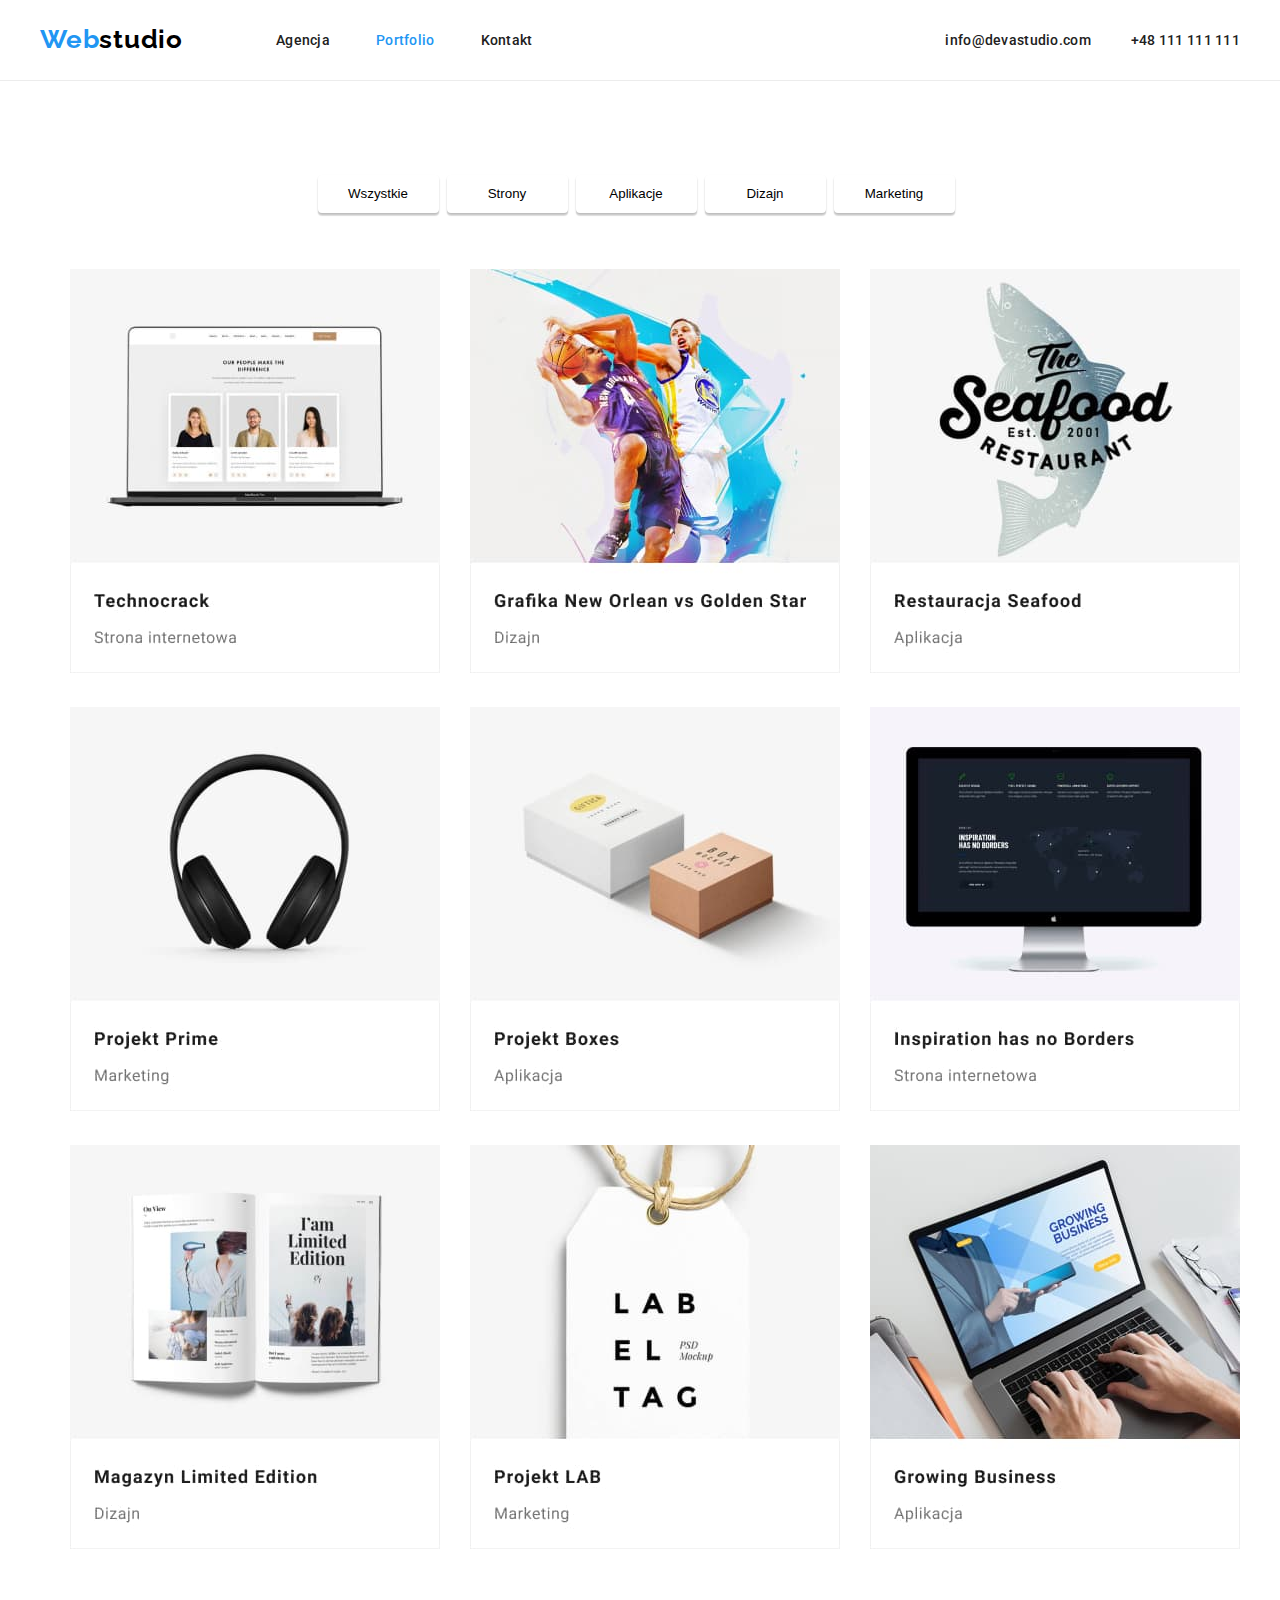
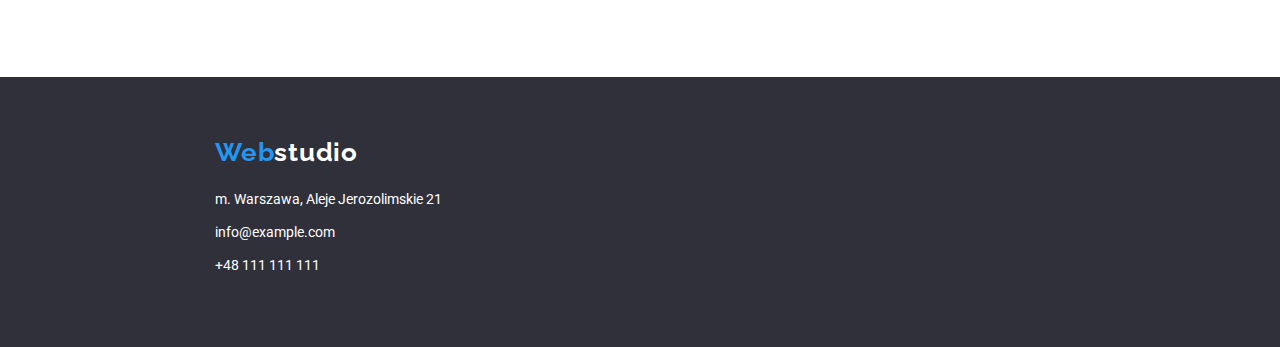
==== portfolio.html @ 277ee7ad "Add files via upload" ====
<!DOCTYPE html>
<html lang="en">
  <head>
    <meta charset="UTF-8" />
    <meta http-equiv="X-UA-Compatible" content="IE=edge" />
    <meta name="viewport" content="width=device-width, initial-scale=1.0" />
    <title>Portfolio</title>
    <link rel="preconnect" href="https://fonts.googleapis.com" />
    <link rel="preconnect" href="https://fonts.gstatic.com" crossorigin />
    <link
      href="https://fonts.googleapis.com/css2?family=Raleway:wght@700&family=Roboto:wght@400;500;700;900&display=swap"
      rel="stylesheet"/>
    <link
      rel="stylesheet"
      href="https://fonts.googleapis.com/css2?family=Montserrat:wght@400;700&family=Raleway:wght@700&family=Roboto:wght@400;500;700;900&display=swap" 
    />
    <link href="./css/styles.css" rel="stylesheet" />
  </head>

  <body>
    <header class="header-container border">
      <div class="header-content">
      <nav>
        <ul class="list header-content-list">
          <li>
            <a class="menu-item-one" href="./index.html">Web<span class="menu-color">studio</span></a>
          </li>
          <li>
            <a class="menu-item-twenty-two" href="./index.html">Agencja</a>
          </li>
          <li>
            <a class="menu-item-thirty-three" href="./portofolio.html">Portfolio</a>
          </li>
          <li><a class="menu-item-four" href="/Kontakt">Kontakt</a></li>
        </ul>
      </nav>
      <ul class="list header-content-list">
        <li>
          <a class="menu-item-five" href="mailto:info@devstudio.com">info@devastudio.com</a>
        </li>
        <li>
          <a class="menu-item-six" href="tel:+48111111111">+48 111 111 111</a>
        </li>
      </ul>
      </div>
    </header>
    <main class="container">  
      <ul class="buttons">
        <li><button type="button" class="btn-hover second-nav-bar">Wszystkie</button></li>
        <li><button type="button" class="btn-hover second-nav-bar">Strony</button></li>
        <li><button type="button" class="btn-hover second-nav-bar">Aplikacje</button></li>
        <li><button type="button" class="btn-hover second-nav-bar">Dizajn</button></li>
        <li><button type="button" class="btn-hover second-nav-bar">Marketing</button></li>
      </ul>
        <ul class="picture-portfolio">
        <li>
          <img
            src="./images/portfolio_img/technocrack.jpg"
            alt="laptop"
            width="370"
            height="404"
          />
        </li>
        <li>
          <img
            src="./images/portfolio_img/graphic_new_orlean.jpg"
            alt="nba"
            width="370"
            height="404"
          />
        </li>
        <li>
          <img
            src="./images/portfolio_img/restaurant_seafood.jpg"
            alt="restaurant's logo"
            width="370"
            height="404"
          />
        </li>
        <li>
          <img
            src="./images/portfolio_img/project_prime.jpg"
            alt="headphones"
            width="370"
            height="404"
          />
        </li>
        <li>
          <img
            src="./images/portfolio_img/project_boxes.jpg"
            alt="boxes"
            width="370"
            height="404"
          />
        </li>
        <li>
          <img
            src="./images/portfolio_img/inspirations_has_no_borders.jpg"
            alt="monitor"
            width="370"
            height="404"
          />
        </li>
        <li>
          <img
            src="./images/portfolio_img/magazine_limited_edition.jpg"
            alt="magazine"
            width="370"
            height="404"
          />
        </li>
        <li>
          <img
            src="./images/portfolio_img/project_lab.jpg"
            alt="label"
            width="370"
            height="404"
          />
        </li>
        <li>
          <img
            src="./images/portfolio_img/growing_business.jpg"
            alt="hands on a laptop"
            width="370"
            height="404"
          />
        </li>
      </ul>
  
    </main>

    <footer class="container-footer">
      <address>
          <a class="foot-name" href="./index.html"
            >Web<span class="foot-menu-color">studio</span></a
          >
          <ul class="footer-list">
        <li class="foot-data">m. Warszawa, Aleje Jerozolimskie 21</li>
        <li class="foot-data">info@example.com</li>
        <li class="foot-data">+48 111 111 111</li>
      </ul>
      </address>
    </footer>
  </body>
</html>
---- css/styles.css ----
:root {
  --brand-color: #212121;
  --item-color: #2196f3;
  --link-color: #757575;
  --second-background: #f5f4fa;
  --third-background: #2f303a;
}

* {
  box-sizing: border-box;
  margin: 0;
  padding: 0;
}

body {
  font-family: 'Roboto', sans-serif;
  color: var(--brand-color);
}

.menu-item-one {
  font-family: 'Raleway';
  font-weight: 700;
  font-size: 26px;
  line-height: 1.19;
  letter-spacing: 0.03em;
  color: var(--item-color);
}

.menu-item-two {
  font-weight: 500;
  font-size: 14px;
  line-height: 1.14;
  letter-spacing: 0.02em;
  color: var(--item-color);
}

.menu-item-twenty-two {
  font-weight: 500;
  font-size: 14px;
  line-height: 1.14;
  letter-spacing: 0.02em;
  color: var(--brand-color);
}

.menu-item-twenty-two:hover {
  color: var(--item-color);
}

.menu-item-twenty-two:focus {
  color: var(--item-color);
}

.menu-item-three {
  font-weight: 500;
  font-size: 14px;
  line-height: 1.14;
  letter-spacing: 0.02em;
  color: var(--brand-color);
}

.menu-item-three:hover {
  color: var(--item-color);
}

.menu-item-three:focus {
  color: var(--item-color);
}

.menu-item-thirty-three {
  font-weight: 500;
  font-size: 14px;
  line-height: 1.14;
  letter-spacing: 0.02em;
  color: var(--item-color);
}

.menu-item-four {
  font-weight: 500;
  font-size: 14px;
  line-height: 1.14;
  letter-spacing: 0.02em;
  color: var(--brand-color);
}

.menu-item-four:hover {
  color: var(--item-color);
}

.menu-item-four:focus {
  color: var(--item-color);
}

.menu-item-five {
  font-weight: 500;
  font-size: 14px;
  line-height: 1.14;
  letter-spacing: 0.02em;
  color: var(--brand-color);
}

.menu-item-five:hover {
  color: var(--item-color);
}

.menu-item-five:focus {
  color: var(--item-color);
}

.menu-item-six {
  font-weight: 500;
  font-size: 14px;
  line-height: 1.14;
  letter-spacing: 0.02em;
  color: var(--brand-color);
}

.menu-item-six:hover {
  color: var(--item-color);
}

.menu-item-six:focus {
  color: var(--item-color);
}

.menu-color {
  color: #ffffff;
}

/* 
  .list {
    list-style-type: none;
  }  */

a:link {
  text-decoration: none;
}

.email {
  text-decoration: underline;
}

.container-footer {
  min-width: 1200px;
  margin: auto;
  display: flex;
  flex-direction: column;
  align-items: flex-start;
  justify-content: center;
  padding-top: 60px;
  padding-bottom: 60px;

 
  padding-left: 215px;
  font-style: normal;
  background: var(--third-background);
}

/* .foot-menu {
    font-style: normal;
    background: var(--third-background);
  } */

.foot-name {
  font-family: 'Raleway';
  font-style: normal;
  font-weight: 700;
  font-size: 26px;
  line-height: 1.19;
  letter-spacing: 0.03em;
  color: var(--item-color);
}

.foot-name:hover,
.foot-name:focus {
  color: rgb(118, 164, 207);
}

.foot-menu-color {
  color: #ffffff;
}

.foot-menu-color:hover,
.foot-menu-color:focus {
  color: rgb(118, 164, 207);
}

.foot-data {
  font-family: 'Roboto';
  font-style: normal;
  font-weight: 400;
  font-size: 14px;
  line-height: 1.71;
  color: #ffffff;
  cursor: pointer;
  margin-bottom: 9px;
}

.foot-data:hover {
  color: rgba(255, 255, 255, 0.6);
}

.footer-list {
  list-style-type: none;
  margin-top: 20px;
}

.tittle-color {
  min-width: 1200px;
  /* height: 600px; */
  background: #2f303a;
  color: #ffffff;
  display: flex;
  align-items: center;
  padding-top: 200px;
  padding-bottom: 200px;
}

.main-tittle {
  display: flex;
  align-items: center;
  flex-direction: column;
  justify-content: center;
}

.name-color {
  color: var(--brand-color);
}

.name-description {
  color: var(--link-color);
}

nav .menu-color {
  color: #000000;
}

.box-first {
  background: var(--item-color);
  box-shadow: 0px 4px 4px rgba(0, 0, 0, 0.15);
  border-radius: 4px;
  color: #ffffff;
  border: none;
  cursor: pointer;
  display: flex;
  justify-content: center;
  align-items: center;
  width: 200px;
  height: 50px;
  margin-top: 30px;
}

.box-first:hover {
  background: #7cbef4;
}

.buttons {
  width: 1200px;
  margin: auto;
  list-style-type: none;
  display: flex;
  justify-content: center;
  /* align-items: center; */
  margin-bottom: 56px;
  padding-top: 94px;
}

.second-nav-bar {
  display: flex;
  justify-content: center;
  align-items: center;
  margin-right: 8px;
  /* margin-top: 100px;  czy to musi tu być? */
  width: 121px;
  height: 38px;
  background: #2196f3;
  box-shadow: 0px 3px 1px rgba(0, 0, 0, 0.1), 0px 1px 2px rgba(0, 0, 0, 0.08),
    0px 2px 2px rgba(0, 0, 0, 0.12);
  border-radius: 4px;
  cursor: pointer;
}

.btn-hover {
  border: none;
  background: #ffffff;
}

.btn-hover:hover {
  background: var(--item-color);
  box-shadow: 0px 3px 1px rgba(0, 0, 0, 0.1), 0px 1px 2px rgba(0, 0, 0, 0.08),
    0px 2px 2px rgba(0, 0, 0, 0.12);
  border-radius: 4px;
}

.page-color {
  min-width: 1200px;
  margin: auto;
  background: var(--second-background);
  /* padding-top: 94px;
    padding-bottom: 94px; */
}

button[type='button'] {
  cursor: pointer;
}

.container {
  /* width: 1200px; */
  margin: auto;
  /* padding-top: 94px; */
  /* padding-bottom: 94px; */
}

.border {
  border-bottom: 1px solid #ececec;
  min-width: 1200px;
  /* padding-bottom: 94px; */
}

.header-container {
  /* width: 1200px;
  margin: auto; */
  /* padding-top: 94px; */
  padding-bottom: 25px;
  padding-top: 24px;
}

.header-content {
  width: 1200px;
  margin: auto;
  display: flex;
  align-items: center;
  justify-content: space-between;
}

.header-content-list {
  display: flex;
  flex-direction: row;
  align-items: center;
  list-style-type: none;
}

.menu-item-one {
  /* margin-left: 215px; */
  margin-right: 93px;
  margin-top: 24px;
  margin-bottom: 25px;
}

.menu-item-two {
  margin-top: 24px;
  margin-bottom: 25px;
  margin-right: 46px;
}

.menu-item-twenty-two {
  margin-top: 24px;
  margin-bottom: 25px;
  margin-right: 46px;
}

.menu-item-three {
  margin-top: 24px;
  margin-bottom: 25px;
  margin-right: 46px;
}

.menu-item-thirty-three {
  margin-top: 24px;
  margin-bottom: 25px;
  margin-right: 46px;
}

.menu-item-four {
  margin-top: 24px;
  margin-bottom: 25px;
  margin-right: 50px;
}

.menu-item-five {
  margin-top: 32px;
  margin-bottom: 32px;
  margin-right: 40px;
}

.menu-item-six {
  margin-top: 32px;
  margin-bottom: 32px;
}

.second-tittle {
  margin-bottom: 50px;
  font-family: 'Roboto';
  font-style: normal;
  font-weight: 700;
  font-size: 36px;
  line-height: 42px;
  text-align: center;
  letter-spacing: 0.03em;
}

.photo-first-page {
  gap: 30px;
  /* padding-bottom: 94px; */
  display: flex;
  list-style-type: none;
  justify-content: center;
}

.last-tittle {
  margin-bottom: 50px;
  font-family: 'Roboto';
  font-style: normal;
  font-weight: 700;
  font-size: 36px;
  line-height: 42px;
  text-align: center;
  letter-spacing: 0.03em;
}

.picture-portfolio {
  width: 1200px;
  margin: auto;
  display: flex;
  flex-wrap: wrap;
  justify-content: space-between;
  align-content: center;
  justify-content: center;
  list-style-type: none;
  padding-bottom: 94px;
}

.picture-portfolio > li {
  margin-left: 30px;
  margin-bottom: 30px;
}

.lorem-list {
  display: flex;
  list-style-type: none;
  justify-content: center;
}

li > h3 {
  padding-top: 94px;
  font-family: 'Roboto';
  font-style: normal;
  font-weight: 700;
  font-size: 14px;
  line-height: 16px;
  letter-spacing: 0.03em;
  text-transform: uppercase;
  margin-bottom: 10px;
}

li > p {
  font-family: 'Roboto';
  font-style: normal;
  font-weight: 400;
  font-size: 14px;
  line-height: 24px;
  letter-spacing: 0.03em;
  margin-right: 30px;
  width: 270px;
  height: 75px;
  margin-bottom: 75px;
}

.list-photo-name {
  /* width: 1200px; */
  display: flex;
  align-items: center;
  justify-content: center;
  /* justify-content: space-between; */
  list-style-type: none;
}

.photo-name {
  display: flex;
  flex-direction: row;
  align-items: flex-start;
  margin-inline: 15px;
  /* margin-right: 30px; */
  width: 270px;
  height: 368px;
  background: #ffffff;
  box-shadow: 0px 1px 3px rgba(0, 0, 0, 0.12), 0px 1px 1px rgba(0, 0, 0, 0.14),
    0px 2px 1px rgba(0, 0, 0, 0.2);
  border-radius: 0px 0px 4px 4px;
}

.gap {
  padding-top: 94px;
  padding-bottom: 94px;
}
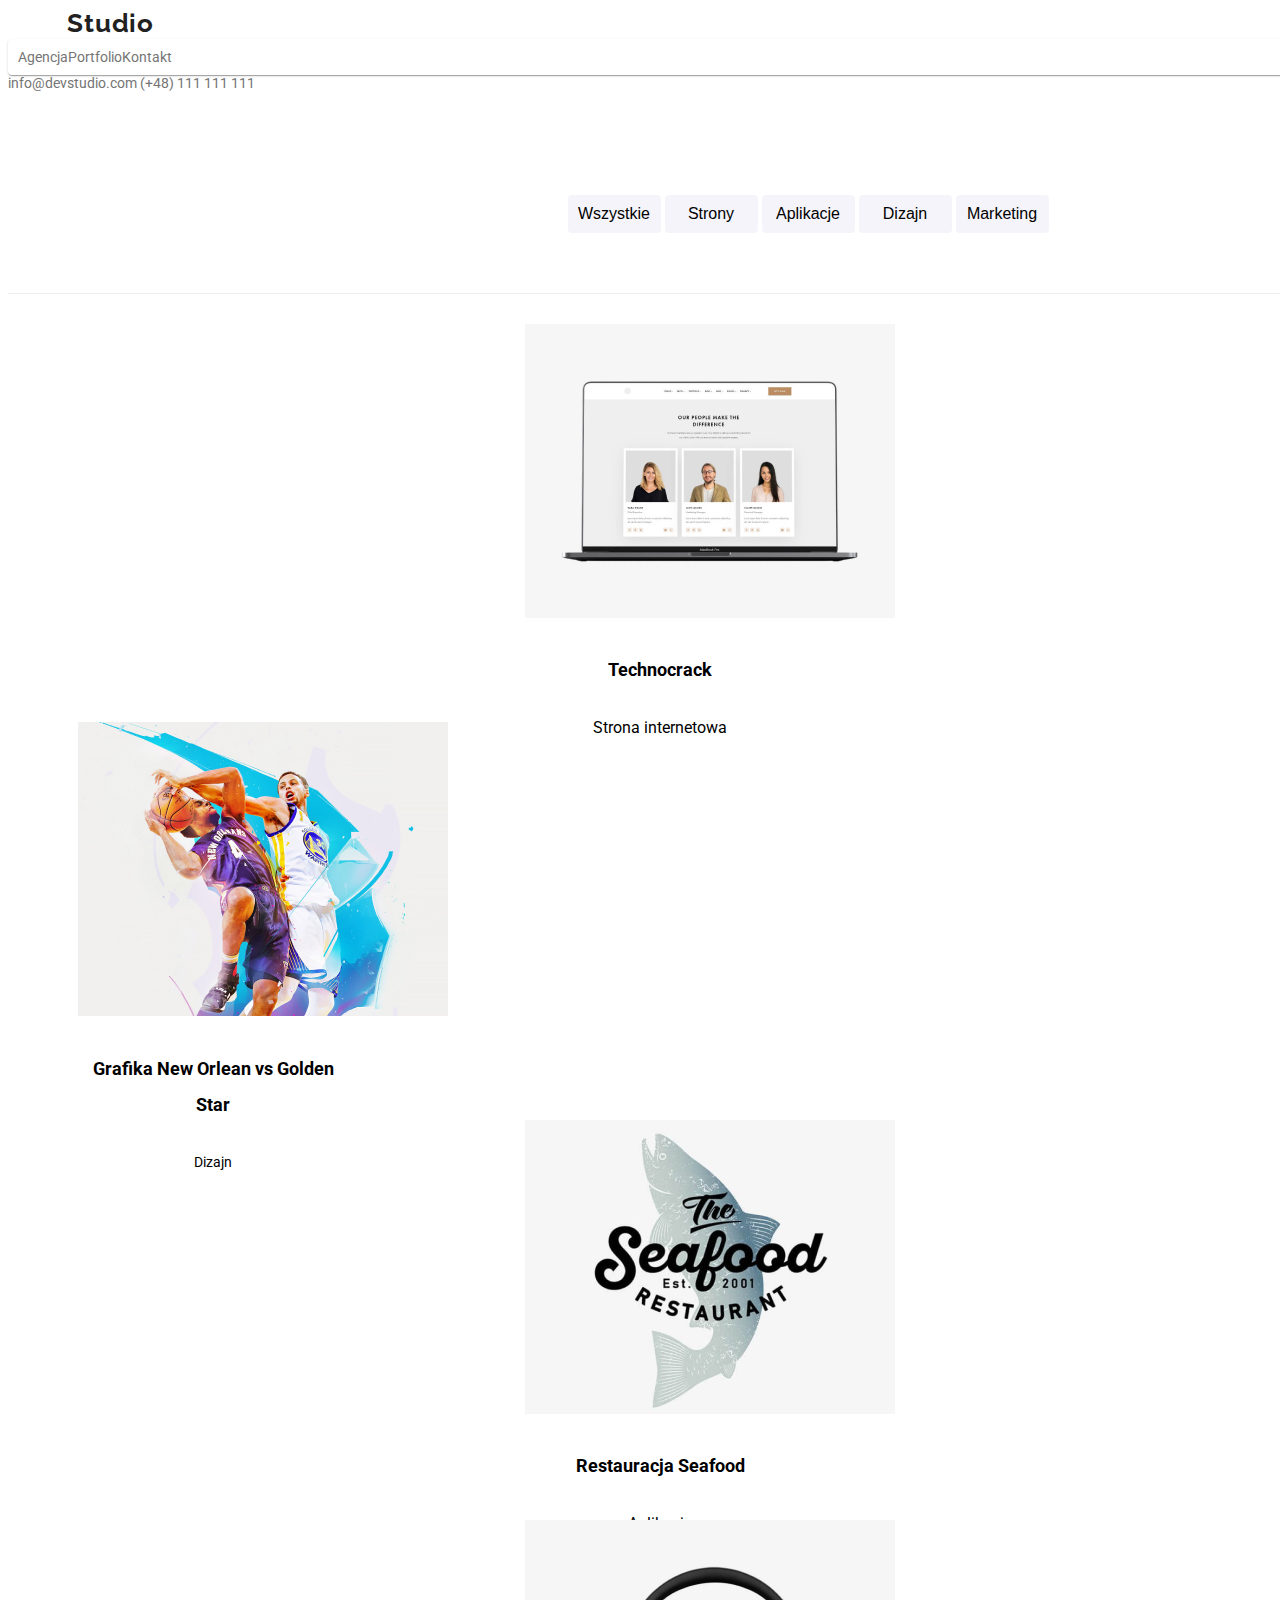
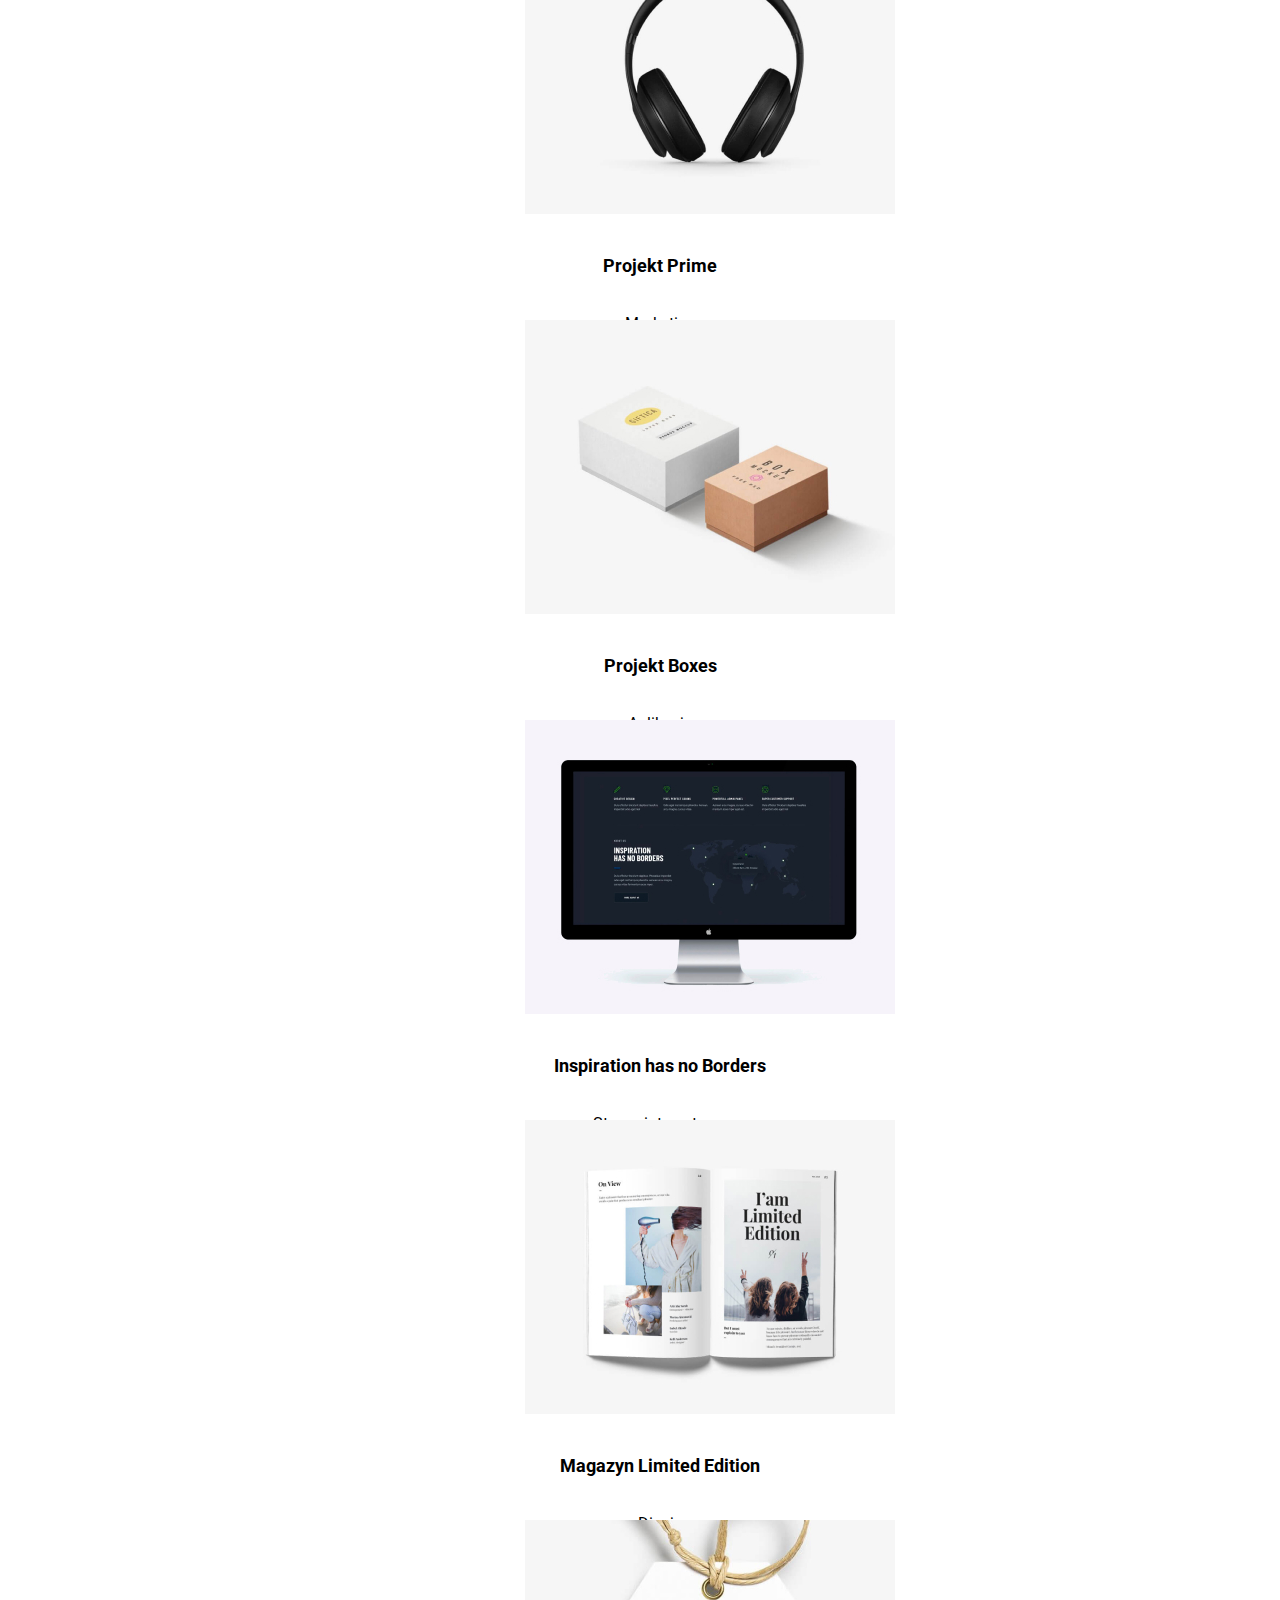
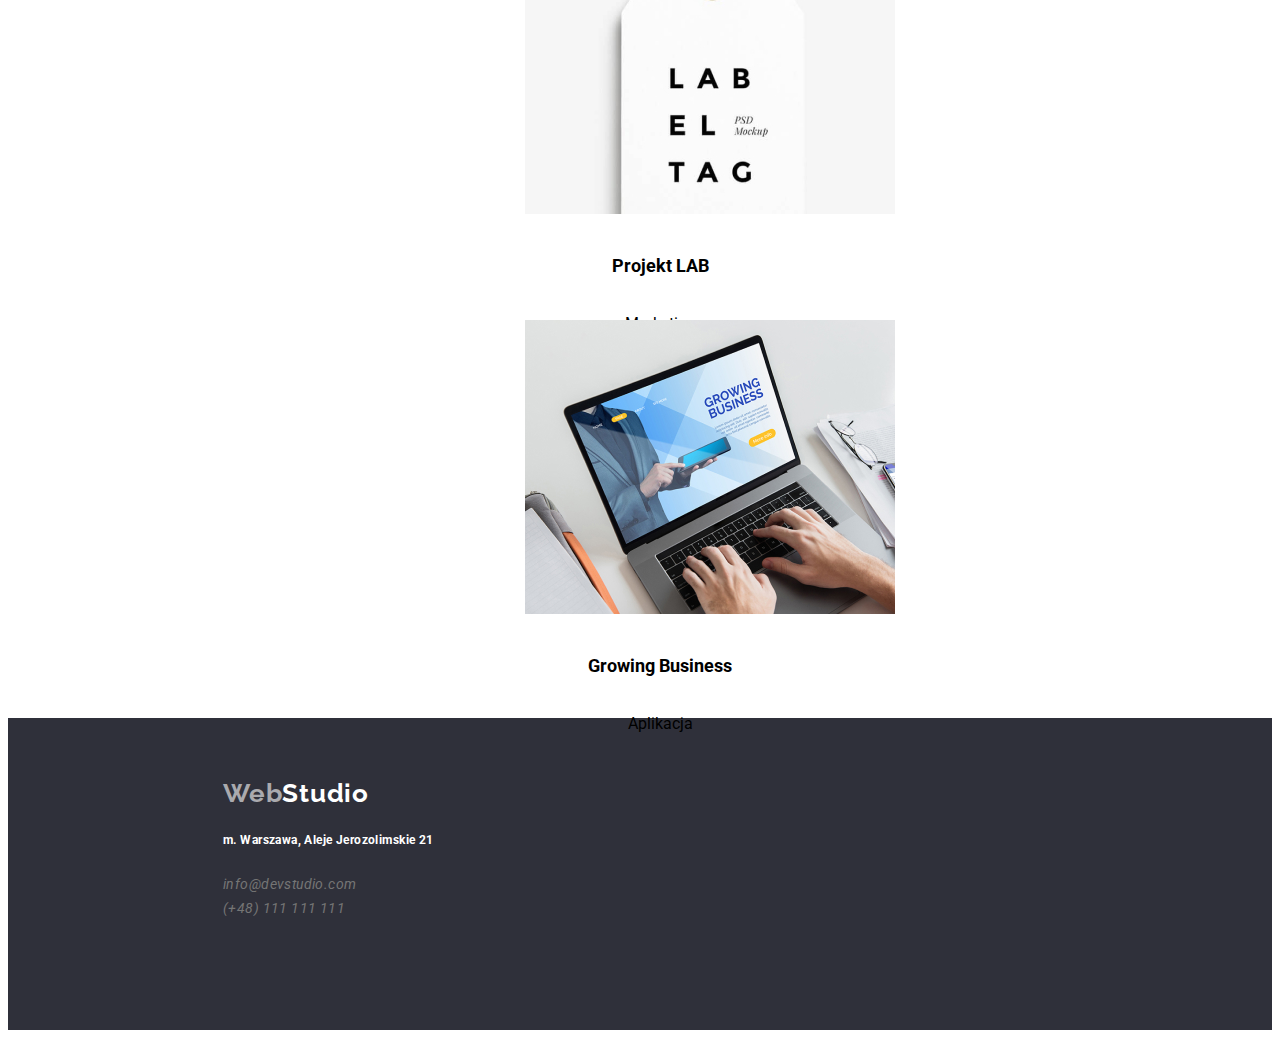
==== commit b86f1585: "Add files via upload" ====
--- a/portfolio.html
+++ b/portfolio.html
@@ -1,145 +1,130 @@
 <!DOCTYPE html>
 <html lang="en">
-  <head>
-    <meta charset="UTF-8" />
-    <meta http-equiv="X-UA-Compatible" content="IE=edge" />
-    <meta name="viewport" content="width=device-width, initial-scale=1.0" />
-    <title>Portfolio</title>
-    <link rel="preconnect" href="https://fonts.googleapis.com" />
-    <link rel="preconnect" href="https://fonts.gstatic.com" crossorigin />
-    <link
-      href="https://fonts.googleapis.com/css2?family=Raleway:wght@700&family=Roboto:wght@400;500;700;900&display=swap"
-      rel="stylesheet"/>
-    <link
-      rel="stylesheet"
-      href="https://fonts.googleapis.com/css2?family=Montserrat:wght@400;700&family=Raleway:wght@700&family=Roboto:wght@400;500;700;900&display=swap" 
-    />
-    <link href="./css/styles.css" rel="stylesheet" />
-  </head>
+<head>
+  <meta charset="UTF-8" />
+  <meta http-equiv="X-UA-Compatible" content="IE=edge" />
+  <meta name="viewport" content="width=device-width, initial-scale=1.0" />
+  <link rel="stylesheet" href="./css/styles.css" />
+  <title>Portfolio</title>
+  <link rel="preconnect" href="https://fonts.googleapis.com" />
+  <link rel="preconnect" href="https://fonts.gstatic.com" crossorigin />
+  <link rel="stylesheet" href="node_modules/modern-normalize/modern-normalize.css">
+  <link href="https://fonts.googleapis.com/css2?family=Roboto:wght@400;500;700;900&display=swap" rel="stylesheet" />
+  <link href="https://fonts.googleapis.com/css2?family=Raleway:wght@700&display=swap" rel="stylesheet" />
+</head>
 
-  <body>
-    <header class="header-container border">
-      <div class="header-content">
+<body>
+  <header class="header-box container">
+    <a href="index.html" class="logo">Web<span class="logo-color">Studio</span></a>
       <nav>
-        <ul class="list header-content-list">
-          <li>
-            <a class="menu-item-one" href="./index.html">Web<span class="menu-color">studio</span></a>
-          </li>
-          <li>
-            <a class="menu-item-twenty-two" href="./index.html">Agencja</a>
-          </li>
-          <li>
-            <a class="menu-item-thirty-three" href="./portofolio.html">Portfolio</a>
-          </li>
-          <li><a class="menu-item-four" href="/Kontakt">Kontakt</a></li>
+        <ul class="menu">
+          <li class="liitem"><a href="index.html" class="menu-item">Agencja</a></li>
+          <li class="liitem"><a href="portfolio.html" class="menu-item">Portfolio</a></li>
+          <li class="liitem"><a href="index.html" class="menu-item">Kontakt</a></li>
         </ul>
       </nav>
-      <ul class="list header-content-list">
-        <li>
-          <a class="menu-item-five" href="mailto:info@devstudio.com">info@devastudio.com</a>
-        </li>
-        <li>
-          <a class="menu-item-six" href="tel:+48111111111">+48 111 111 111</a>
-        </li>
-      </ul>
-      </div>
-    </header>
-    <main class="container">  
-      <ul class="buttons">
-        <li><button type="button" class="btn-hover second-nav-bar">Wszystkie</button></li>
-        <li><button type="button" class="btn-hover second-nav-bar">Strony</button></li>
-        <li><button type="button" class="btn-hover second-nav-bar">Aplikacje</button></li>
-        <li><button type="button" class="btn-hover second-nav-bar">Dizajn</button></li>
-        <li><button type="button" class="btn-hover second-nav-bar">Marketing</button></li>
-      </ul>
-        <ul class="picture-portfolio">
-        <li>
-          <img
-            src="./images/portfolio_img/technocrack.jpg"
-            alt="laptop"
-            width="370"
-            height="404"
-          />
-        </li>
-        <li>
-          <img
-            src="./images/portfolio_img/graphic_new_orlean.jpg"
-            alt="nba"
-            width="370"
-            height="404"
-          />
-        </li>
-        <li>
-          <img
-            src="./images/portfolio_img/restaurant_seafood.jpg"
-            alt="restaurant's logo"
-            width="370"
-            height="404"
-          />
-        </li>
-        <li>
-          <img
-            src="./images/portfolio_img/project_prime.jpg"
-            alt="headphones"
-            width="370"
-            height="404"
-          />
-        </li>
-        <li>
-          <img
-            src="./images/portfolio_img/project_boxes.jpg"
-            alt="boxes"
-            width="370"
-            height="404"
-          />
-        </li>
-        <li>
-          <img
-            src="./images/portfolio_img/inspirations_has_no_borders.jpg"
-            alt="monitor"
-            width="370"
-            height="404"
-          />
-        </li>
-        <li>
-          <img
-            src="./images/portfolio_img/magazine_limited_edition.jpg"
-            alt="magazine"
-            width="370"
-            height="404"
-          />
-        </li>
-        <li>
-          <img
-            src="./images/portfolio_img/project_lab.jpg"
-            alt="label"
-            width="370"
-            height="404"
-          />
-        </li>
-        <li>
-          <img
-            src="./images/portfolio_img/growing_business.jpg"
-            alt="hands on a laptop"
-            width="370"
-            height="404"
-          />
-        </li>
-      </ul>
-  
-    </main>
-
-    <footer class="container-footer">
-      <address>
-          <a class="foot-name" href="./index.html"
-            >Web<span class="foot-menu-color">studio</span></a
-          >
-          <ul class="footer-list">
-        <li class="foot-data">m. Warszawa, Aleje Jerozolimskie 21</li>
-        <li class="foot-data">info@example.com</li>
-        <li class="foot-data">+48 111 111 111</li>
-      </ul>
-      </address>
-    </footer>
-  </body>
-</html>+    <a href="mailto:info@devstudio.com" class="menu-item">info@devstudio.com</a>
+    <a href="tel:+48111111111" class="menu-item">(+48) 111 111 111</a><br />
+    <section class="filters">
+      <button type="button" class="filter-single">Wszystkie</button>
+      <button type="button" class="filter-single">Strony</button>
+      <button type="button" class="filter-single">Aplikacje</button>
+      <button type="button" class="filter-single">Dizajn</button>
+      <button type="button" class="filter-single">Marketing</button>
+    </section>
+  </header>
+  <main>
+    <ul>
+      <li class="portfolio-item">
+        <figure>
+          <img src="images/technocrack.jpg" alt="Technocrack strona internetowa" width="370" height="294" />
+          <figcaption>
+            <h5 class="portfolio-title">Technocrack</h5>
+            Strona internetowa
+          </figcaption>
+        </figure>
+      </li>
+      <li claass="portfolio-item">
+        <figure>
+          <img src="images/basketball.jpg" alt="basketball new orlean vs golden star" width="370" height="294" />
+          <figcaption>
+            <h5 class="portfolio-title">Grafika New Orlean vs Golden Star</h5>
+            Dizajn
+          </figcaption>
+        </figure>
+      </li>
+      <li class="portfolio-item">
+        <figure>
+          <img src="images/seafood.jpg" alt="seafood restaurant" width="370" height="294" />
+          <figcaption>
+            <h5 class="portfolio-title">Restauracja Seafood</h5>
+            Aplikacja
+          </figcaption>
+        </figure>
+      </li>
+      <li class="portfolio-item">
+        <figure>
+          <img src="images/imgheadphones.jpg" alt="headphones sluchawki na uszy" width="370" height="294" />
+          <figcaption>
+            <h5 class="portfolio-title">Projekt Prime</h5>
+            Marketing
+          </figcaption>
+        </figure>
+      </li>
+      <li class="portfolio-item">
+        <figure>
+          <img src="images/imgbox.jpg" alt="projekt boxes projekt pudełka" width="370" height="294" />
+          <figcaption>
+            <h5 class="portfolio-title">Projekt Boxes</h5>
+            Aplikacja
+          </figcaption>
+        </figure>
+      </li>
+      <li class="portfolio-item">
+        <figure>
+          <img src="images/imginspiration.jpg" alt="monitor" width="370" height="294" />
+          <figcaption>
+            <h5 class="portfolio-title">Inspiration has no Borders</h5>
+            Strona internetowa
+          </figcaption>
+        </figure>
+      </li>
+      <li class="portfolio-item">
+        <figure>
+          <img src="images/imgmagazyn.jpg" alt="magazyn limitowana edycja" width="370" height="294" />
+          <figcaption>
+            <h5 class="portfolio-title">Magazyn Limited Edition</h5>
+            Dizajn
+          </figcaption>
+        </figure>
+      </li>
+      <li class="portfolio-item">
+        <figure>
+          <img src="images/imgprojectlab.jpg" alt="projekt lab" width="370" height="294" />
+          <figcaption>
+            <h5 class="portfolio-title">Projekt LAB</h5>
+            Marketing
+          </figcaption>
+        </figure>
+      </li>
+      <li class="portfolio-item">
+        <figure>
+          <img src="images/imggrowinglaptop.jpg" alt="rozwijajacy sie biznes" width="370" height="294" />
+          <figcaption>
+            <h5 class="portfolio-title">Growing Business</h5>
+            Aplikacja
+          </figcaption>
+        </figure>
+      </li>
+    </ul>
+  </main>
+  <footer class="footer-box">
+    <a href="index.html" class="logo">Web<span class="logo-color">Studio</span></a>
+    <h5>m. Warszawa, Aleje Jerozolimskie 21</h5>
+    <address>
+      <a href="mailto:info@devstudio.com" class="menu-item">info@devstudio.com</a><br />
+      <a href="tel:+48111111111" class="menu-item">(+48) 111 111 111</a><br />
+    </address>
+  </footer>
+</body>
+  </html>--- a/css/styles.css
+++ b/css/styles.css
@@ -1,494 +1,285 @@
 :root {
-  --brand-color: #212121;
-  --item-color: #2196f3;
-  --link-color: #757575;
-  --second-background: #f5f4fa;
-  --third-background: #2f303a;
-}
-
-* {
-  box-sizing: border-box;
-  margin: 0;
-  padding: 0;
+    --brand-color: #212121;
+    --item-color: #2196f3;
+    --link-color: #757575;
+    --second-background: #f5f4fa;
+    --third-background: #2f303a;
 }
 
 body {
-  font-family: 'Roboto', sans-serif;
-  color: var(--brand-color);
-}
-
-.menu-item-one {
-  font-family: 'Raleway';
-  font-weight: 700;
-  font-size: 26px;
-  line-height: 1.19;
-  letter-spacing: 0.03em;
-  color: var(--item-color);
-}
-
-.menu-item-two {
-  font-weight: 500;
-  font-size: 14px;
-  line-height: 1.14;
-  letter-spacing: 0.02em;
-  color: var(--item-color);
-}
-
-.menu-item-twenty-two {
-  font-weight: 500;
-  font-size: 14px;
-  line-height: 1.14;
-  letter-spacing: 0.02em;
-  color: var(--brand-color);
-}
-
-.menu-item-twenty-two:hover {
-  color: var(--item-color);
-}
-
-.menu-item-twenty-two:focus {
-  color: var(--item-color);
-}
-
-.menu-item-three {
-  font-weight: 500;
-  font-size: 14px;
-  line-height: 1.14;
-  letter-spacing: 0.02em;
-  color: var(--brand-color);
-}
-
-.menu-item-three:hover {
-  color: var(--item-color);
-}
-
-.menu-item-three:focus {
-  color: var(--item-color);
-}
-
-.menu-item-thirty-three {
-  font-weight: 500;
-  font-size: 14px;
-  line-height: 1.14;
-  letter-spacing: 0.02em;
-  color: var(--item-color);
-}
-
-.menu-item-four {
-  font-weight: 500;
-  font-size: 14px;
-  line-height: 1.14;
-  letter-spacing: 0.02em;
-  color: var(--brand-color);
-}
-
-.menu-item-four:hover {
-  color: var(--item-color);
-}
-
-.menu-item-four:focus {
-  color: var(--item-color);
-}
-
-.menu-item-five {
-  font-weight: 500;
-  font-size: 14px;
-  line-height: 1.14;
-  letter-spacing: 0.02em;
-  color: var(--brand-color);
-}
-
-.menu-item-five:hover {
-  color: var(--item-color);
-}
-
-.menu-item-five:focus {
-  color: var(--item-color);
-}
-
-.menu-item-six {
-  font-weight: 500;
-  font-size: 14px;
-  line-height: 1.14;
-  letter-spacing: 0.02em;
-  color: var(--brand-color);
-}
-
-.menu-item-six:hover {
-  color: var(--item-color);
-}
-
-.menu-item-six:focus {
-  color: var(--item-color);
-}
-
-.menu-color {
-  color: #ffffff;
-}
-
-/* 
-  .list {
+    font-size: 14px;
+    background-color: #ffffff;
+    font-family: Roboto, sans-serif;
+}
+
+.container {
+    margin:auto;
+    width: 1600px;
+}
+
+.header-box {
+    border-bottom: 1px solid #ECECEC;
+}
+
+.menu {
+    padding: 10px;
+    margin: 0;
+    list-style: none;
+    border-radius: 4px;
+    background-color: #ffffff;
+    box-shadow: 0px 2px 1px -1px rgba(0, 0, 0, 0.2),
+    0px 1px 1px 0px rgba(0, 0, 0, 0.14), 0px 1px 3px 0px rgba(0, 0, 0, 0.12);
+    display: flex;
+}
+
+ul {
     list-style-type: none;
-  }  */
+}
+
+.menu.liitem:not(:last-child) {
+    margin-right: 10px;
+}
+
+.header-boxin {
+    top: 0px;
+    left: 0px;
+    width: 1600px;
+    margin: auto;
+}
+
+.main-box {
+    bottom: 94px;
+    top: 94px;
+    margin:auto;
+    width: 1170px;
+}
+
+.main-box ul {
+    width: auto;
+    flex-direction: row;
+    display: flex;
+    justify-content: space-around;  
+}
+
+.lorem p{
+    margin-left: 215px;
+    margin-right: 215px;
+    place-items: baseline normal;
+    font-family: "Roboto";
+    font-weight: 700;
+    font-size: 14px;
+    line-height: 16px;
+    letter-spacing: 0.03em;
+    color: #212121;
+}
+
+.wwd {
+    top: 969px;
+    bottom: 94px;
+    color: #212121;
+    text-align: center;
+}
+
+.wwdp {
+    align-content: space-between 30px;
+    height: 386px;
+    margin: auto;
+    width: 1170px;
+}
+
+.wwdp ul {
+    width: auto;
+    flex-direction: row;
+    display: flex;
+    justify-content: space-around;
+}
+
+.team {
+    position: center;
+        height: 42px;
+        margin-left: 695px;
+        margin-right: 695px;    
+        font-family: 'Roboto';
+        font-style: normal;
+        font-weight: 700;
+        font-size: 36px;
+        line-height: 42px;
+        text-align: center;
+        letter-spacing: 0.03em;
+    color: #212121;
+    text-align: center;
+}
+
+
+figure {
+    width: 270px;
+    height: 368px;
+    margin-left: 30px;
+    margin-right: 30px;
+    justify-content: space-between;
+}
+
+.teamp {
+    height: 94;
+    margin: auto;
+}
+
+.team li {
+    justify-content: space-between;
+}
+
+
+.teamp ul {
+    flex-direction: row;
+    display: flex;
+    margin-left: 215px;
+    margin-right: 215px;
+}
+
+.boxunderphoto{
+    text-align: center;
+    justify-content: center;
+    background: #FFFFFF;
+    box-shadow: 0px 1px 3px rgba(0, 0, 0, 0.12), 0px 1px 1px rgba(0, 0, 0, 0.14), 0px 2px 1px rgba(0, 0, 0, 0.2);
+    border-radius: 0px 0px 4px 4px;
+    flex-direction: row;
+    display: flex;
+}
 
 a:link {
-  text-decoration: none;
-}
-
-.email {
-  text-decoration: underline;
-}
-
-.container-footer {
-  min-width: 1200px;
-  margin: auto;
-  display: flex;
-  flex-direction: column;
-  align-items: flex-start;
-  justify-content: center;
-  padding-top: 60px;
-  padding-bottom: 60px;
-
- 
-  padding-left: 215px;
-  font-style: normal;
-  background: var(--third-background);
-}
-
-/* .foot-menu {
+    color: rgba(255, 255, 255, 0.6);;
+    background-color: transparent;
+    text-decoration: none;
+}
+a:visited {
+    color: #2196F3;
+    background-color: transparent;
+    text-decoration: none;
+}
+a:active {
+    color: #2196F3;
+    background-color: transparent;
+    text-decoration: underline;
+}
+a:hover {
+    color: #2196F3;
+    background-color: transparent;
+    text-decoration: underline;
+}
+
+.footer-box {
+    font-family: 'Roboto';
     font-style: normal;
-    background: var(--third-background);
-  } */
-
-.foot-name {
-  font-family: 'Raleway';
-  font-style: normal;
-  font-weight: 700;
-  font-size: 26px;
-  line-height: 1.19;
-  letter-spacing: 0.03em;
-  color: var(--item-color);
-}
-
-.foot-name:hover,
-.foot-name:focus {
-  color: rgb(118, 164, 207);
-}
-
-.foot-menu-color {
-  color: #ffffff;
-}
-
-.foot-menu-color:hover,
-.foot-menu-color:focus {
-  color: rgb(118, 164, 207);
-}
-
-.foot-data {
-  font-family: 'Roboto';
-  font-style: normal;
-  font-weight: 400;
-  font-size: 14px;
-  line-height: 1.71;
-  color: #ffffff;
-  cursor: pointer;
-  margin-bottom: 9px;
-}
-
-.foot-data:hover {
-  color: rgba(255, 255, 255, 0.6);
-}
-
-.footer-list {
-  list-style-type: none;
-  margin-top: 20px;
-}
-
-.tittle-color {
-  min-width: 1200px;
-  /* height: 600px; */
-  background: #2f303a;
-  color: #ffffff;
-  display: flex;
-  align-items: center;
-  padding-top: 200px;
-  padding-bottom: 200px;
-}
-
-.main-tittle {
-  display: flex;
-  align-items: center;
-  flex-direction: column;
-  justify-content: center;
-}
-
-.name-color {
-  color: var(--brand-color);
-}
-
-.name-description {
-  color: var(--link-color);
-}
-
-nav .menu-color {
-  color: #000000;
-}
-
-.box-first {
-  background: var(--item-color);
-  box-shadow: 0px 4px 4px rgba(0, 0, 0, 0.15);
-  border-radius: 4px;
-  color: #ffffff;
-  border: none;
-  cursor: pointer;
-  display: flex;
-  justify-content: center;
-  align-items: center;
-  width: 200px;
-  height: 50px;
-  margin-top: 30px;
-}
-
-.box-first:hover {
-  background: #7cbef4;
-}
-
-.buttons {
-  width: 1200px;
-  margin: auto;
-  list-style-type: none;
-  display: flex;
-  justify-content: center;
-  /* align-items: center; */
-  margin-bottom: 56px;
-  padding-top: 94px;
-}
-
-.second-nav-bar {
-  display: flex;
-  justify-content: center;
-  align-items: center;
-  margin-right: 8px;
-  /* margin-top: 100px;  czy to musi tu być? */
-  width: 121px;
-  height: 38px;
-  background: #2196f3;
-  box-shadow: 0px 3px 1px rgba(0, 0, 0, 0.1), 0px 1px 2px rgba(0, 0, 0, 0.08),
-    0px 2px 2px rgba(0, 0, 0, 0.12);
-  border-radius: 4px;
-  cursor: pointer;
-}
-
-.btn-hover {
-  border: none;
-  background: #ffffff;
-}
-
-.btn-hover:hover {
-  background: var(--item-color);
-  box-shadow: 0px 3px 1px rgba(0, 0, 0, 0.1), 0px 1px 2px rgba(0, 0, 0, 0.08),
-    0px 2px 2px rgba(0, 0, 0, 0.12);
-  border-radius: 4px;
-}
-
-.page-color {
-  min-width: 1200px;
-  margin: auto;
-  background: var(--second-background);
-  /* padding-top: 94px;
-    padding-bottom: 94px; */
-}
-
-button[type='button'] {
-  cursor: pointer;
-}
-
-.container {
-  /* width: 1200px; */
-  margin: auto;
-  /* padding-top: 94px; */
-  /* padding-bottom: 94px; */
-}
-
-.border {
-  border-bottom: 1px solid #ececec;
-  min-width: 1200px;
-  /* padding-bottom: 94px; */
-}
-
-.header-container {
-  /* width: 1200px;
-  margin: auto; */
-  /* padding-top: 94px; */
-  padding-bottom: 25px;
-  padding-top: 24px;
-}
-
-.header-content {
-  width: 1200px;
-  margin: auto;
-  display: flex;
-  align-items: center;
-  justify-content: space-between;
-}
-
-.header-content-list {
-  display: flex;
-  flex-direction: row;
-  align-items: center;
-  list-style-type: none;
-}
-
-.menu-item-one {
-  /* margin-left: 215px; */
-  margin-right: 93px;
-  margin-top: 24px;
-  margin-bottom: 25px;
-}
-
-.menu-item-two {
-  margin-top: 24px;
-  margin-bottom: 25px;
-  margin-right: 46px;
-}
-
-.menu-item-twenty-two {
-  margin-top: 24px;
-  margin-bottom: 25px;
-  margin-right: 46px;
-}
-
-.menu-item-three {
-  margin-top: 24px;
-  margin-bottom: 25px;
-  margin-right: 46px;
-}
-
-.menu-item-thirty-three {
-  margin-top: 24px;
-  margin-bottom: 25px;
-  margin-right: 46px;
-}
-
-.menu-item-four {
-  margin-top: 24px;
-  margin-bottom: 25px;
-  margin-right: 50px;
-}
-
-.menu-item-five {
-  margin-top: 32px;
-  margin-bottom: 32px;
-  margin-right: 40px;
-}
-
-.menu-item-six {
-  margin-top: 32px;
-  margin-bottom: 32px;
-}
-
-.second-tittle {
-  margin-bottom: 50px;
-  font-family: 'Roboto';
-  font-style: normal;
-  font-weight: 700;
-  font-size: 36px;
-  line-height: 42px;
-  text-align: center;
-  letter-spacing: 0.03em;
-}
-
-.photo-first-page {
-  gap: 30px;
-  /* padding-bottom: 94px; */
-  display: flex;
-  list-style-type: none;
-  justify-content: center;
-}
-
-.last-tittle {
-  margin-bottom: 50px;
-  font-family: 'Roboto';
-  font-style: normal;
-  font-weight: 700;
-  font-size: 36px;
-  line-height: 42px;
-  text-align: center;
-  letter-spacing: 0.03em;
-}
-
-.picture-portfolio {
-  width: 1200px;
-  margin: auto;
-  display: flex;
-  flex-wrap: wrap;
-  justify-content: space-between;
-  align-content: center;
-  justify-content: center;
-  list-style-type: none;
-  padding-bottom: 94px;
-}
-
-.picture-portfolio > li {
-  margin-left: 30px;
-  margin-bottom: 30px;
-}
-
-.lorem-list {
-  display: flex;
-  list-style-type: none;
-  justify-content: center;
-}
-
-li > h3 {
-  padding-top: 94px;
-  font-family: 'Roboto';
-  font-style: normal;
-  font-weight: 700;
-  font-size: 14px;
-  line-height: 16px;
-  letter-spacing: 0.03em;
-  text-transform: uppercase;
-  margin-bottom: 10px;
-}
-
-li > p {
-  font-family: 'Roboto';
-  font-style: normal;
-  font-weight: 400;
-  font-size: 14px;
-  line-height: 24px;
-  letter-spacing: 0.03em;
-  margin-right: 30px;
-  width: 270px;
-  height: 75px;
-  margin-bottom: 75px;
-}
-
-.list-photo-name {
-  /* width: 1200px; */
-  display: flex;
-  align-items: center;
-  justify-content: center;
-  /* justify-content: space-between; */
-  list-style-type: none;
-}
-
-.photo-name {
-  display: flex;
-  flex-direction: row;
-  align-items: flex-start;
-  margin-inline: 15px;
-  /* margin-right: 30px; */
-  width: 270px;
-  height: 368px;
-  background: #ffffff;
-  box-shadow: 0px 1px 3px rgba(0, 0, 0, 0.12), 0px 1px 1px rgba(0, 0, 0, 0.14),
-    0px 2px 1px rgba(0, 0, 0, 0.2);
-  border-radius: 0px 0px 4px 4px;
-}
-
-.gap {
-  padding-top: 94px;
-  padding-bottom: 94px;
+    font-weight: 400;
+    font-size: 14px;
+    line-height: 24px;    
+    letter-spacing: 0.03em;
+    color: #FFFFFF;
+    height: 252px;
+    background-color: #2f303a;
+    line-height: 24px;
+    padding-top: 60px;
+    padding-left: 215px;
+}
+
+.effect {
+    padding-top: 200px;
+    padding-bottom: 200px;
+    text-align: center;
+    width: auto;
+    align-items: center;
+    top: 80px;
+    left: 0px;
+    background-color: var(--third-background);
+    color: #ffffff;
+}
+
+button {
+    text-align: center;
+    margin: 0 auto;
+    width: 200px;
+    height: 50px;
+    border-radius: 4px;
+    border: none;
+    background-color: #2196f3;
+    color: #ffffff;
+}
+
+.logo {
+    align-items: center;
+    font-family: 'Raleway';
+    font-weight: 700;
+    font-size: 26px;
+    line-height: 1.19;
+    letter-spacing: 0.03em;
+    color: var(--item-color);
+}
+
+.logo-color {
+    color: var(--brand-color);
+}
+
+.footer-box .logo-color {
+    color: #FFFFFF;
+}
+
+a.menu-item, .logo {
+    color: #757575;
+}
+
+a.menu-item:focus,
+a.menu-item:hover {
+    background-color: none;
+    color: #2196F3;
+    text-decoration: underline;
+}
+
+.portfolio-item {
+    justify-content: center;
+    display: flex;
+    font-size: 16px;
+    font-weight: 400;
+    line-height: 188%;
+}
+
+
+.portfolio-title {
+    font-size: 18px;
+    font-weight: 700;
+    line-height: 200%;
+}
+
+.filters {
+    padding-top: 100px;
+    padding-bottom: 56px;
+    display: flex;
+    justify-content: center;
+}
+
+.filter-single {
+    background-color: var(--second-background);
+    border: none;
+    color: black;
+    width: 93px;
+    height: 38px;
+    text-align: center;
+    text-decoration: var(--text-decoration);
+    display: inline-block;
+    border-radius: 4px;
+    font-size: 16px;
+    margin: 4px 2px;
+    cursor: pointer;
+}
+
+figure {
+    text-align: center;
+    line-height: 19px;
+}
+
+.filter-single:focus,
+.filter-single:hover {
+    text-decoration: underline #2196F3;
+    color: #ffffff;
+    background-color: #2196f3;
+    border-radius: 6px;
 }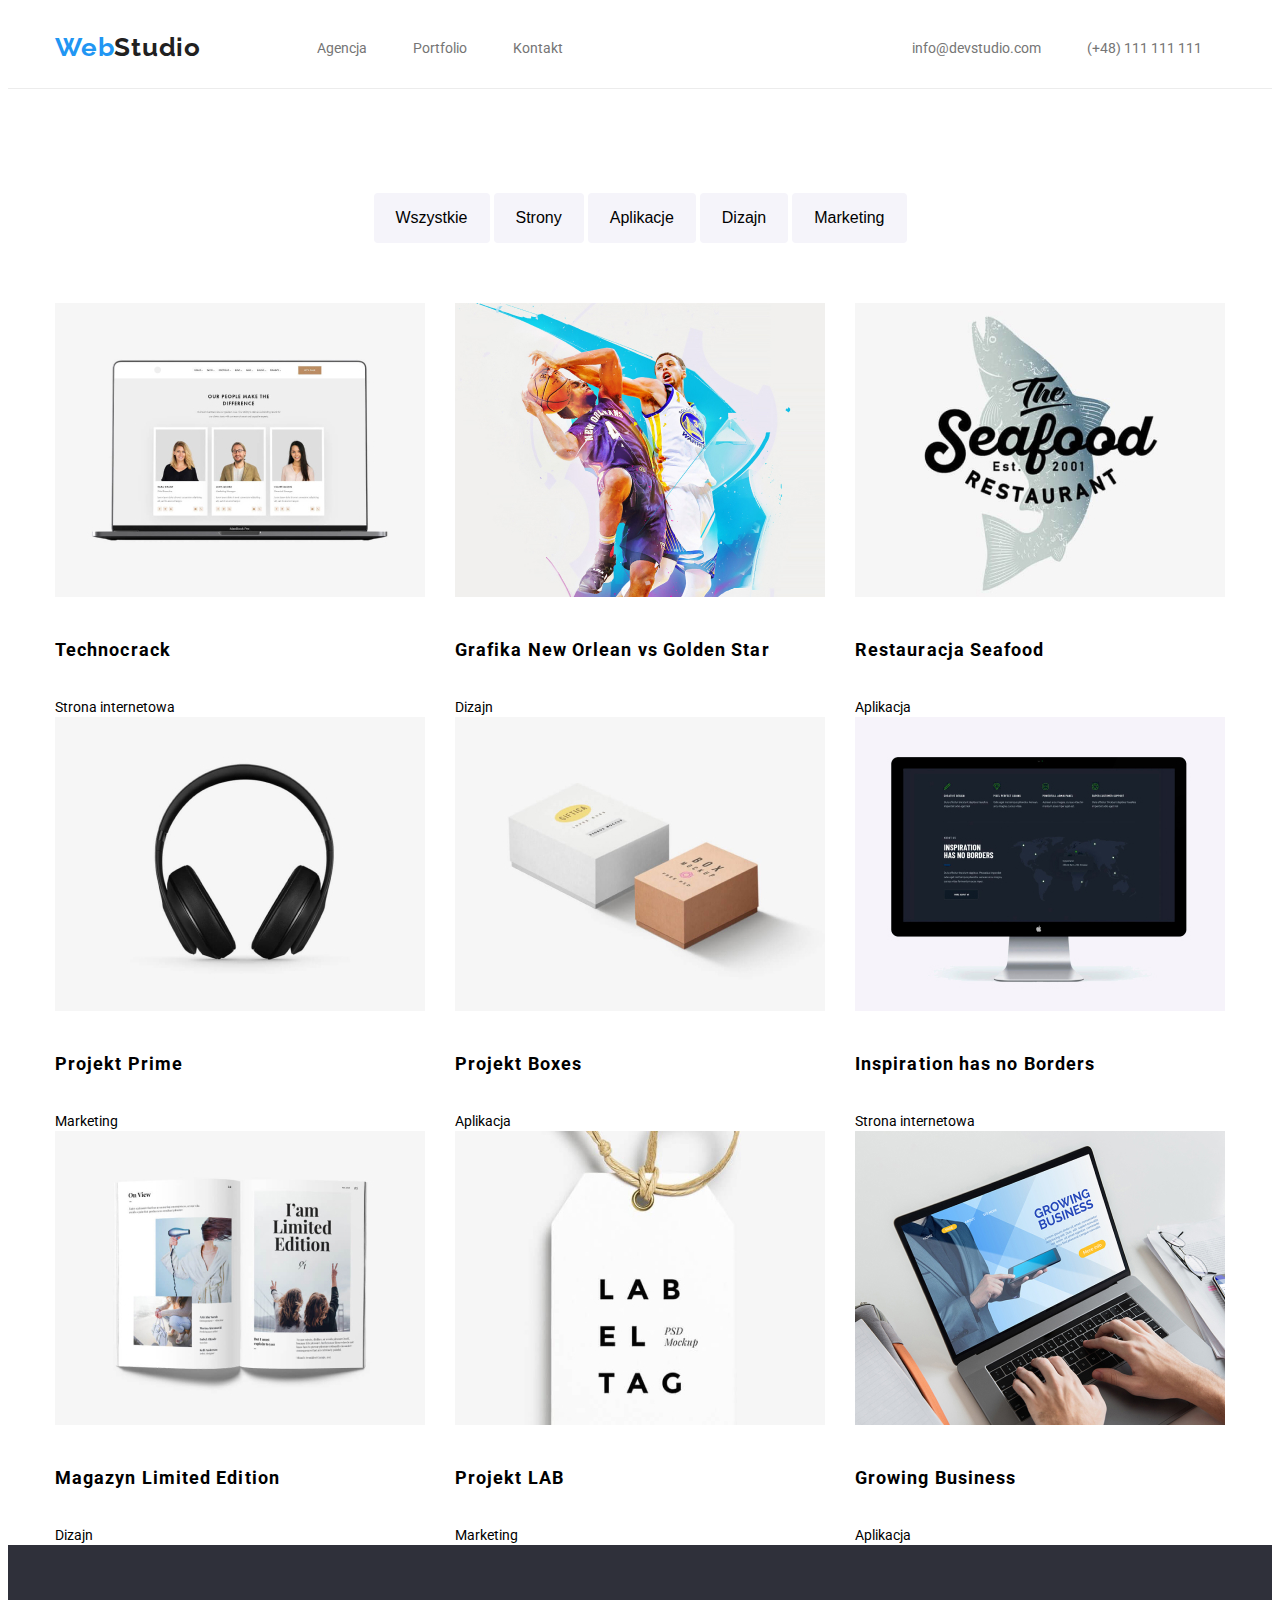
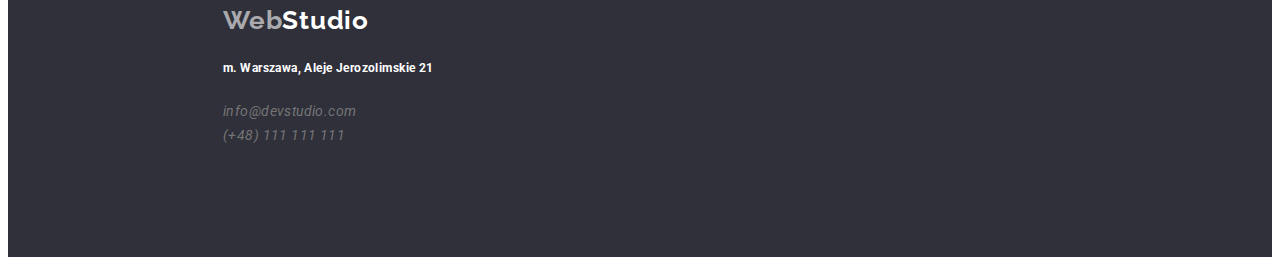
==== commit bbfaaee3: "Add files via upload" ====
--- a/portfolio.html
+++ b/portfolio.html
@@ -14,17 +14,23 @@
 </head>
 
 <body>
-  <header class="header-box container">
-    <a href="index.html" class="logo">Web<span class="logo-color">Studio</span></a>
-      <nav>
-        <ul class="menu">
-          <li class="liitem"><a href="index.html" class="menu-item">Agencja</a></li>
-          <li class="liitem"><a href="portfolio.html" class="menu-item">Portfolio</a></li>
-          <li class="liitem"><a href="index.html" class="menu-item">Kontakt</a></li>
-        </ul>
-      </nav>
+<header class="header-boxin">
+  <div class="container">
+  <a href="index.html" class="logo">Web<span class="logo-color">Studio</span></a>
+  <nav>
+    <ul class="menu">
+      <li class="liitem"><a href="index.html" class="menu-item">Agencja</a></li>
+      <li class="liitem"><a href="portfolio.html" class="menu-item">Portfolio</a></li>
+      <li class="liitem"><a href="index.html" class="menu-item">Kontakt</a></li>
+    </ul>
+  </nav>
+  <section class="contact-header">
     <a href="mailto:info@devstudio.com" class="menu-item">info@devstudio.com</a>
-    <a href="tel:+48111111111" class="menu-item">(+48) 111 111 111</a><br />
+    <a href="tel:+48111111111" class="menu-item">(+48) 111 111 111</a>
+  </section>
+  </div>
+</header> 
+<main class="container">
     <section class="filters">
       <button type="button" class="filter-single">Wszystkie</button>
       <button type="button" class="filter-single">Strony</button>
@@ -32,8 +38,7 @@
       <button type="button" class="filter-single">Dizajn</button>
       <button type="button" class="filter-single">Marketing</button>
     </section>
-  </header>
-  <main>
+  <div class="pi container">
     <ul>
       <li class="portfolio-item">
         <figure>
@@ -44,7 +49,7 @@
           </figcaption>
         </figure>
       </li>
-      <li claass="portfolio-item">
+      <li class="portfolio-item">
         <figure>
           <img src="images/basketball.jpg" alt="basketball new orlean vs golden star" width="370" height="294" />
           <figcaption>
@@ -117,8 +122,9 @@
         </figure>
       </li>
     </ul>
+</div>
   </main>
-  <footer class="footer-box">
+  <footer class="footer-boxpf">
     <a href="index.html" class="logo">Web<span class="logo-color">Studio</span></a>
     <h5>m. Warszawa, Aleje Jerozolimskie 21</h5>
     <address>
--- a/css/styles.css
+++ b/css/styles.css
@@ -13,69 +13,103 @@
 }
 
 .container {
-    margin:auto;
-    width: 1600px;
-}
-
-.header-box {
-    border-bottom: 1px solid #ECECEC;
+    width: 1170px;
+    margin: auto;
+}
+
+ul {
+    padding: 0;
+    margin: 0;
+}
+
+nav {
+    padding-top: 32px;
+    padding-bottom: 32px;
+    justify-content: center;
+    flex-grow: 3;
+}
+
+.menu .menu-item,
+.contact-header .menu-item {
+    padding: 0px 23px;
+    display: block;
+}
+
+.contact-header {
+    padding-top: 32px;
+    padding-bottom: 32px;
+    display: flex;
+}
+
+.menu-item {
+    padding-right: 32px;
 }
 
 .menu {
-    padding: 10px;
-    margin: 0;
     list-style: none;
     border-radius: 4px;
     background-color: #ffffff;
-    box-shadow: 0px 2px 1px -1px rgba(0, 0, 0, 0.2),
-    0px 1px 1px 0px rgba(0, 0, 0, 0.14), 0px 1px 3px 0px rgba(0, 0, 0, 0.12);
-    display: flex;
-}
-
-ul {
-    list-style-type: none;
+    display: flex;
 }
 
 .menu.liitem:not(:last-child) {
     margin-right: 10px;
+
+}
+
+.header-boxin .container {
+    display: flex;
+    flex-direction: row;
 }
 
 .header-boxin {
-    top: 0px;
-    left: 0px;
-    width: 1600px;
-    margin: auto;
+    border-bottom-style: solid;
+    border-bottom-width: 1px;
+    border-bottom-color: #ECECEC;
+}
+
+main {
+    flex-grow: 3;
 }
 
 .main-box {
     bottom: 94px;
     top: 94px;
-    margin:auto;
-    width: 1170px;
 }
 
 .main-box ul {
+    padding-top: 94px;
+    list-style-type: none;
     width: auto;
     flex-direction: row;
     display: flex;
     justify-content: space-around;  
 }
 
-.lorem p{
-    margin-left: 215px;
-    margin-right: 215px;
-    place-items: baseline normal;
-    font-family: "Roboto";
-    font-weight: 700;
+.lorem ul {
+    list-style: none;
+}
+
+.lorem h2 {
     font-size: 14px;
     line-height: 16px;
-    letter-spacing: 0.03em;
-    color: #212121;
+    text-transform: uppercase;
+    color:#212121;
+}
+
+.lorem p {
+    font-weight: 400;
+    font-size: 14px;
+    line-height: 24px;
+    letter-spacing: 0.03px;
+    color: #757575;
 }
 
 .wwd {
-    top: 969px;
+    padding-top: 94px;
+    padding-bottom: 50px;
     bottom: 94px;
+    font-size: 36px;
     color: #212121;
     text-align: center;
 }
@@ -83,57 +117,48 @@
 .wwdp {
     align-content: space-between 30px;
     height: 386px;
-    margin: auto;
-    width: 1170px;
 }
 
 .wwdp ul {
-    width: auto;
+    list-style: none;
     flex-direction: row;
     display: flex;
     justify-content: space-around;
 }
 
+.team-background {
+    background: #F5F4FA;
+}
+
 .team {
+    padding-top: 94px;
+    padding-bottom: 50px;
     position: center;
-        height: 42px;
-        margin-left: 695px;
-        margin-right: 695px;    
-        font-family: 'Roboto';
-        font-style: normal;
-        font-weight: 700;
-        font-size: 36px;
-        line-height: 42px;
-        text-align: center;
-        letter-spacing: 0.03em;
+    height: 42px;    
+    font-size: 36px;
     color: #212121;
     text-align: center;
 }
 
 
-figure {
+.team li {
     width: 270px;
-    height: 368px;
-    margin-left: 30px;
-    margin-right: 30px;
+}
+
+.teamp li figure {
+    padding: 0;
+    margin: 0;
+}
+
+
+.teamp ul {
     justify-content: space-between;
-}
-
-.teamp {
-    height: 94;
-    margin: auto;
-}
-
-.team li {
-    justify-content: space-between;
-}
-
-
-.teamp ul {
-    flex-direction: row;
-    display: flex;
-    margin-left: 215px;
-    margin-right: 215px;
+    margin-block-start: 0;
+    margin-block-end: 0;
+    list-style-type: none;
+    flex-direction: row;
+    display: flex;
+    padding-bottom: 90px;
 }
 
 .boxunderphoto{
@@ -147,7 +172,7 @@
 }
 
 a:link {
-    color: rgba(255, 255, 255, 0.6);;
+    color: rgba(255, 255, 255, 0.6);
     background-color: transparent;
     text-decoration: none;
 }
@@ -165,6 +190,21 @@
     color: #2196F3;
     background-color: transparent;
     text-decoration: underline;
+}
+
+.footer-boxpf {
+    font-family: 'Roboto';
+        font-style: normal;
+        font-weight: 400;
+        font-size: 14px;
+        line-height: 24px;
+        letter-spacing: 0.03em;
+        color: #FFFFFF;
+        height: 252px;
+        background-color: #2f303a;
+        line-height: 24px;
+        padding-top: 60px;
+        padding-left: 215px;
 }
 
 .footer-box {
@@ -186,7 +226,6 @@
     padding-top: 200px;
     padding-bottom: 200px;
     text-align: center;
-    width: auto;
     align-items: center;
     top: 80px;
     left: 0px;
@@ -196,7 +235,7 @@
 
 button {
     text-align: center;
-    margin: 0 auto;
+    margin: auto;
     width: 200px;
     height: 50px;
     border-radius: 4px;
@@ -205,7 +244,10 @@
     color: #ffffff;
 }
 
-.logo {
+header .logo {
+    padding-top: 24px;
+    padding-bottom: 25px;
+    padding-right: 93px;    
     align-items: center;
     font-family: 'Raleway';
     font-weight: 700;
@@ -215,11 +257,27 @@
     color: var(--item-color);
 }
 
+.logo {
+    padding-top: 24px;
+    padding-bottom: 25px;
+    padding-right: 93px;
+    align-items: center;
+    font-family: 'Raleway';
+    font-weight: 700;
+    font-size: 26px;
+    line-height: 1.19;
+    letter-spacing: 0.03em;
+    color: var(--item-color);
+}
 .logo-color {
     color: var(--brand-color);
 }
 
 .footer-box .logo-color {
+    color: #FFFFFF;
+}
+
+.footer-boxpf .logo-color {
     color: #FFFFFF;
 }
 
@@ -234,19 +292,40 @@
     text-decoration: underline;
 }
 
-.portfolio-item {
-    justify-content: center;
+
+.portfolio-item .container {
+    align-items: baseline;
+    position: absolute;
     display: flex;
     font-size: 16px;
     font-weight: 400;
-    line-height: 188%;
-}
-
+}
+
+.portfolio-item figure {
+    display: contents;
+    padding-bottom: 30px;
+}
 
 .portfolio-title {
+    display: flex;
+    justify-content: left;
     font-size: 18px;
     font-weight: 700;
     line-height: 200%;
+    letter-spacing: 0.06em;
+}
+
+
+.pi li {
+    list-style-type: none;
+}
+
+.pi ul {
+    align-content: space-between;
+    flex-wrap: wrap;
+    display: flex;
+    justify-content: space-between;
+    
 }
 
 .filters {
@@ -259,20 +338,21 @@
 .filter-single {
     background-color: var(--second-background);
     border: none;
+    width: auto;
     color: black;
-    width: 93px;
-    height: 38px;
+    padding: 6px 22px;
     text-align: center;
     text-decoration: var(--text-decoration);
-    display: inline-block;
+    display: block;
     border-radius: 4px;
     font-size: 16px;
     margin: 4px 2px;
     cursor: pointer;
 }
 
-figure {
-    text-align: center;
+.portfolio-item figure {
+    width: 270px;
+    text-align: left;
     line-height: 19px;
 }
 
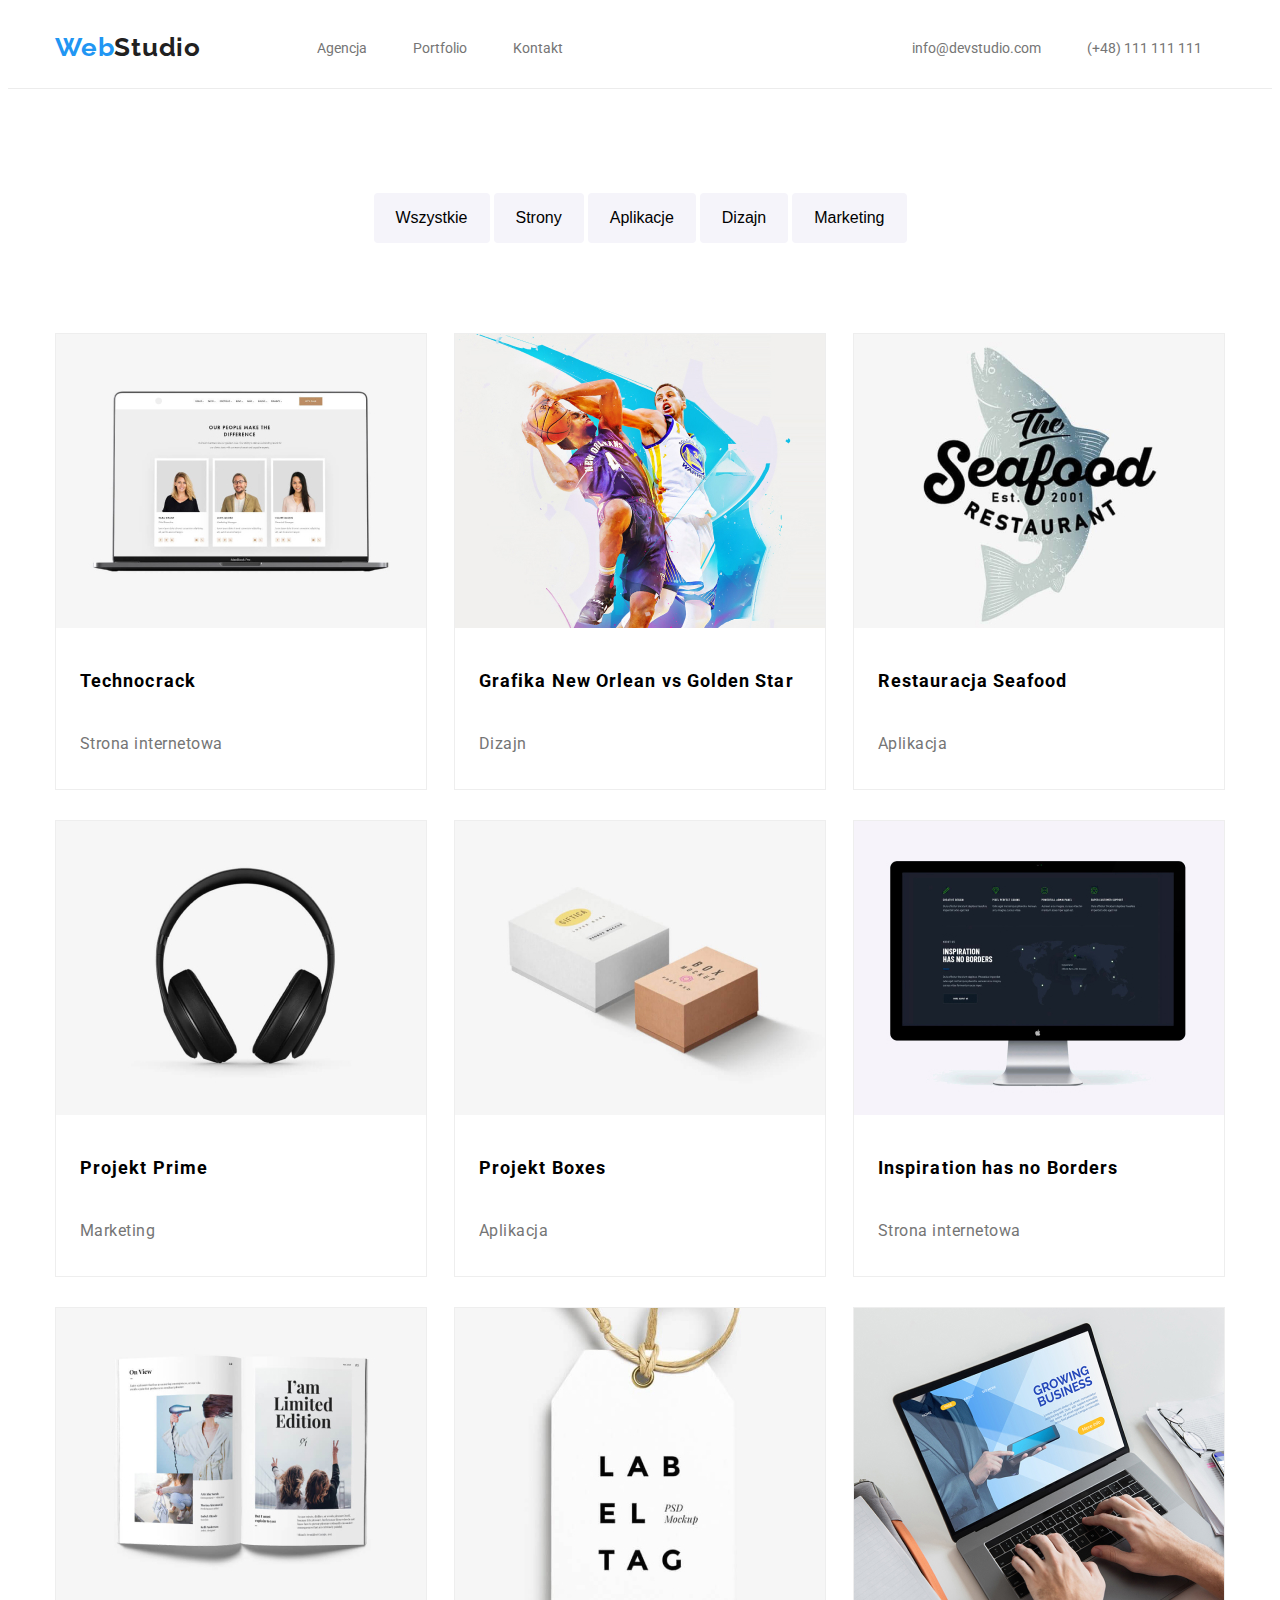
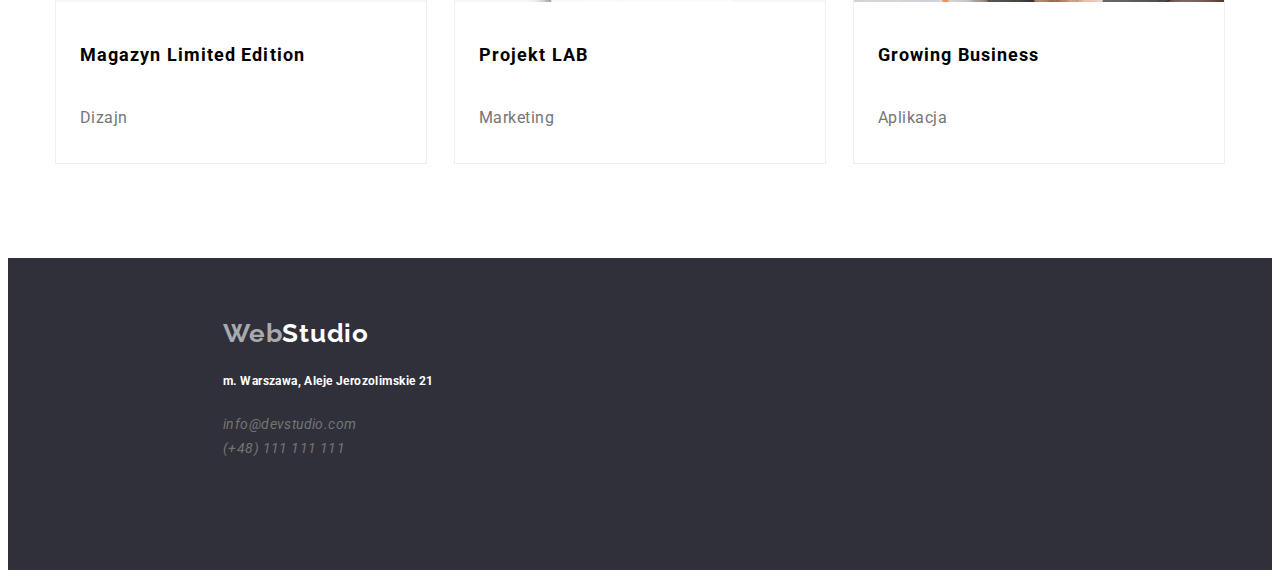
==== commit 5aaf9c7f: "Add files via upload" ====
--- a/portfolio.html
+++ b/portfolio.html
@@ -45,7 +45,7 @@
           <img src="images/technocrack.jpg" alt="Technocrack strona internetowa" width="370" height="294" />
           <figcaption>
             <h5 class="portfolio-title">Technocrack</h5>
-            Strona internetowa
+            <span>Strona internetowa</span>
           </figcaption>
         </figure>
       </li>
@@ -54,7 +54,7 @@
           <img src="images/basketball.jpg" alt="basketball new orlean vs golden star" width="370" height="294" />
           <figcaption>
             <h5 class="portfolio-title">Grafika New Orlean vs Golden Star</h5>
-            Dizajn
+            <span>Dizajn</span>
           </figcaption>
         </figure>
       </li>
@@ -63,7 +63,7 @@
           <img src="images/seafood.jpg" alt="seafood restaurant" width="370" height="294" />
           <figcaption>
             <h5 class="portfolio-title">Restauracja Seafood</h5>
-            Aplikacja
+            <span>Aplikacja</span>
           </figcaption>
         </figure>
       </li>
@@ -72,7 +72,7 @@
           <img src="images/imgheadphones.jpg" alt="headphones sluchawki na uszy" width="370" height="294" />
           <figcaption>
             <h5 class="portfolio-title">Projekt Prime</h5>
-            Marketing
+            <span>Marketing</span>
           </figcaption>
         </figure>
       </li>
@@ -81,7 +81,7 @@
           <img src="images/imgbox.jpg" alt="projekt boxes projekt pudełka" width="370" height="294" />
           <figcaption>
             <h5 class="portfolio-title">Projekt Boxes</h5>
-            Aplikacja
+            <span>Aplikacja</span>
           </figcaption>
         </figure>
       </li>
@@ -90,7 +90,7 @@
           <img src="images/imginspiration.jpg" alt="monitor" width="370" height="294" />
           <figcaption>
             <h5 class="portfolio-title">Inspiration has no Borders</h5>
-            Strona internetowa
+            <span>Strona internetowa</span>
           </figcaption>
         </figure>
       </li>
@@ -99,7 +99,7 @@
           <img src="images/imgmagazyn.jpg" alt="magazyn limitowana edycja" width="370" height="294" />
           <figcaption>
             <h5 class="portfolio-title">Magazyn Limited Edition</h5>
-            Dizajn
+            <span>Dizajn</span>
           </figcaption>
         </figure>
       </li>
@@ -108,7 +108,7 @@
           <img src="images/imgprojectlab.jpg" alt="projekt lab" width="370" height="294" />
           <figcaption>
             <h5 class="portfolio-title">Projekt LAB</h5>
-            Marketing
+            <span>Marketing</span>
           </figcaption>
         </figure>
       </li>
@@ -117,7 +117,7 @@
           <img src="images/imggrowinglaptop.jpg" alt="rozwijajacy sie biznes" width="370" height="294" />
           <figcaption>
             <h5 class="portfolio-title">Growing Business</h5>
-            Aplikacja
+            <span>Aplikacja</span>
           </figcaption>
         </figure>
       </li>
--- a/css/styles.css
+++ b/css/styles.css
@@ -161,14 +161,38 @@
     padding-bottom: 90px;
 }
 
+.boxunderphoto figcaption {
+    padding-top: 30px;
+}
+
+
 .boxunderphoto{
     text-align: center;
-    justify-content: center;
     background: #FFFFFF;
     box-shadow: 0px 1px 3px rgba(0, 0, 0, 0.12), 0px 1px 1px rgba(0, 0, 0, 0.14), 0px 2px 1px rgba(0, 0, 0, 0.2);
     border-radius: 0px 0px 4px 4px;
     flex-direction: row;
     display: flex;
+    padding-bottom: 30px;
+}
+
+h3 span {
+    padding: 30px;
+    font-weight: 500;
+        font-size: 16px;
+        line-height: 19px;
+        text-align: center;
+        letter-spacing: 0.03em;
+        color: #212121;
+}
+
+h3 {
+        font-weight: 400;
+        font-size: 16px;
+        line-height: 19px;
+        text-align: center;
+        letter-spacing: 0.03em;
+        color: #757575;
 }
 
 a:link {
@@ -202,9 +226,9 @@
         color: #FFFFFF;
         height: 252px;
         background-color: #2f303a;
-        line-height: 24px;
         padding-top: 60px;
         padding-left: 215px;
+        margin-top: 94px;
 }
 
 .footer-box {
@@ -217,7 +241,6 @@
     color: #FFFFFF;
     height: 252px;
     background-color: #2f303a;
-    line-height: 24px;
     padding-top: 60px;
     padding-left: 215px;
 }
@@ -292,6 +315,11 @@
     text-decoration: underline;
 }
 
+.portfolio-item {
+    box-sizing: border-box;
+    border: 1px solid #EEEEEE;
+    padding-bottom: 30px;
+}
 
 .portfolio-item .container {
     align-items: baseline;
@@ -302,11 +330,15 @@
 }
 
 .portfolio-item figure {
+    width: 270px;
+    text-align: left;
+    line-height: 19px;
     display: contents;
     padding-bottom: 30px;
 }
 
 .portfolio-title {
+    padding: 0 24px;
     display: flex;
     justify-content: left;
     font-size: 18px;
@@ -315,8 +347,19 @@
     letter-spacing: 0.06em;
 }
 
+.portfolio-item span {
+    padding: 0 24px;
+    font-style: normal;
+    font-weight: 400;
+    font-size: 16px;
+    line-height: 30px;
+    letter-spacing: 0.03em;
+    color: #757575;
+}
+
 
 .pi li {
+    margin-top: 30px;
     list-style-type: none;
 }
 
@@ -348,12 +391,6 @@
     font-size: 16px;
     margin: 4px 2px;
     cursor: pointer;
-}
-
-.portfolio-item figure {
-    width: 270px;
-    text-align: left;
-    line-height: 19px;
 }
 
 .filter-single:focus,
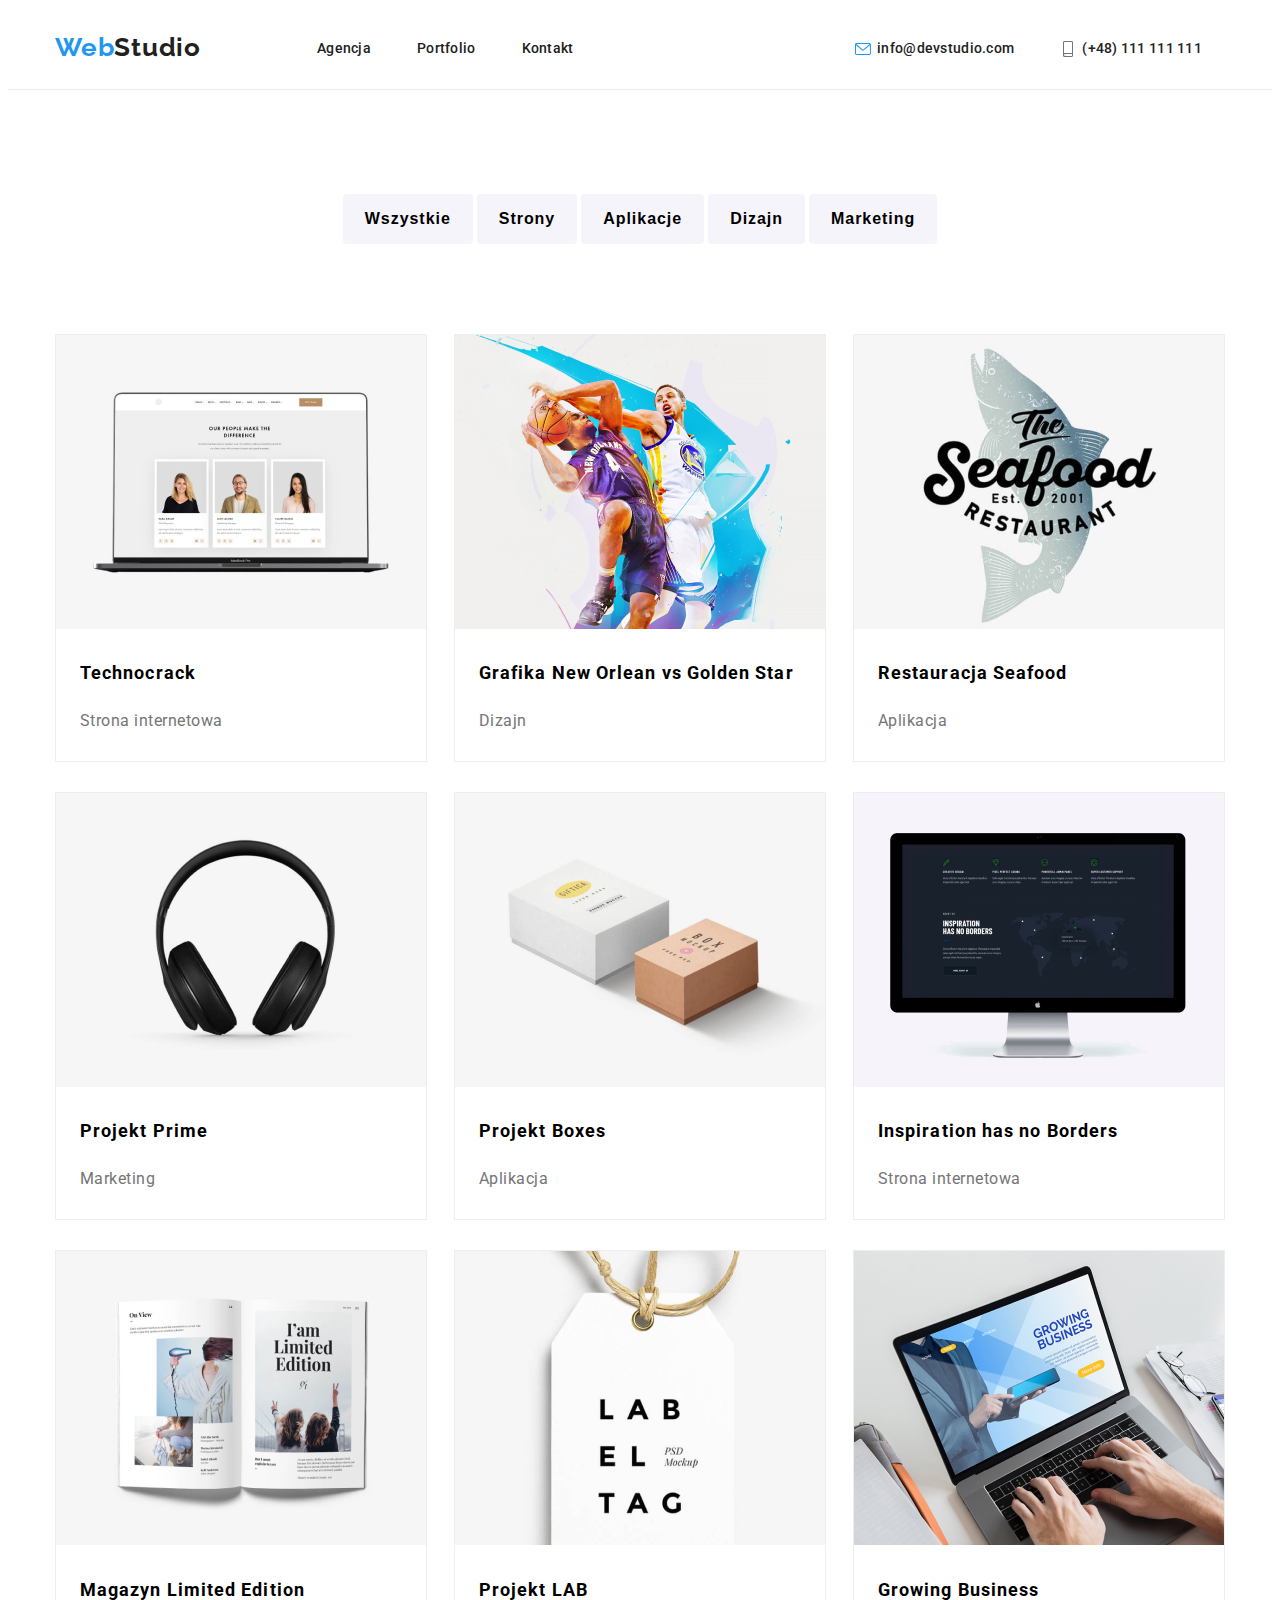
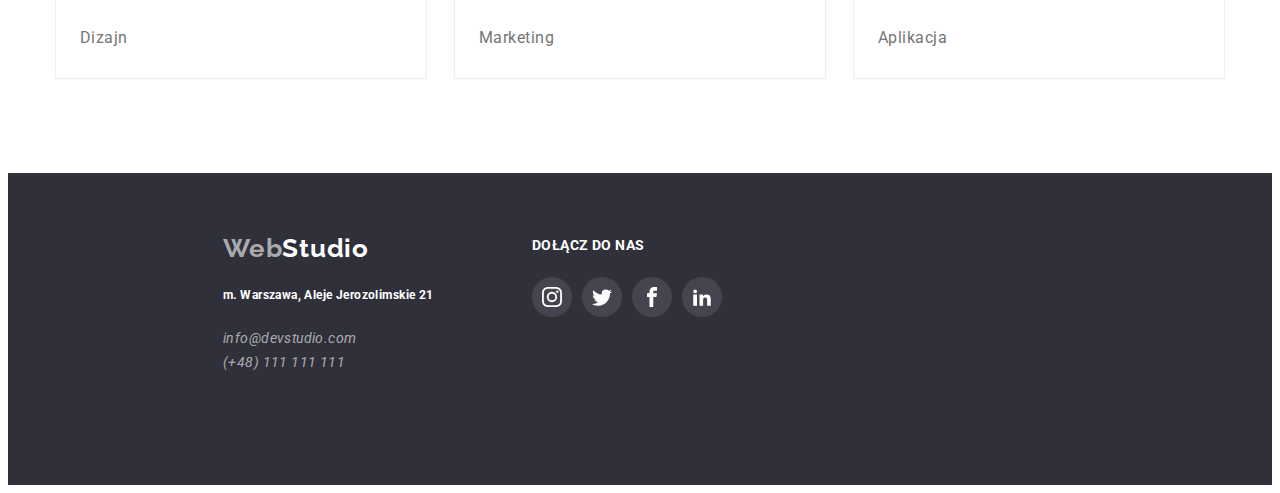
==== commit 6503df59: "Add files via upload" ====
--- a/portfolio.html
+++ b/portfolio.html
@@ -14,21 +14,27 @@
 </head>
 
 <body>
-<header class="header-boxin">
-  <div class="container">
-  <a href="index.html" class="logo">Web<span class="logo-color">Studio</span></a>
-  <nav>
-    <ul class="menu">
-      <li class="liitem"><a href="index.html" class="menu-item">Agencja</a></li>
-      <li class="liitem"><a href="portfolio.html" class="menu-item">Portfolio</a></li>
-      <li class="liitem"><a href="index.html" class="menu-item">Kontakt</a></li>
-    </ul>
-  </nav>
-  <section class="contact-header">
-    <a href="mailto:info@devstudio.com" class="menu-item">info@devstudio.com</a>
-    <a href="tel:+48111111111" class="menu-item">(+48) 111 111 111</a>
-  </section>
-  </div>
+  <header class="header-boxin">
+    <div class="container">
+      <a href="index.html" class="logo">Web<span class="logo-color">Studio</span></a>
+      <nav>
+        <ul class="menu">
+          <li class="liitem"><a href="index.html" class="menu-item">Agencja</a></li>
+          <li class="liitem"><a href="portfolio.html" class="menu-item">Portfolio</a></li>
+          <li class="liitem"><a href="index.html" class="menu-item">Kontakt</a></li>
+        </ul>
+      </nav>
+      <section class="contact-header">
+        <a href="mailto:info@devstudio.com" class="menu-item">
+          <svg class="nav-icon">
+            <use href="./images/icons.svg#icon-envelope"></use>
+          </svg>info@devstudio.com</a>
+        <a href="tel:+48111111111" class="menu-item">
+          <svg class="nav-icon">
+            <use href="./images/icons.svg#icon-smartphone"></use>
+          </svg>(+48) 111 111 111</a>
+      </section>
+    </div>
 </header> 
 <main class="container">
     <section class="filters">
@@ -124,13 +130,38 @@
     </ul>
 </div>
   </main>
-  <footer class="footer-boxpf">
+<footer class="footer-box">
+  <section>
     <a href="index.html" class="logo">Web<span class="logo-color">Studio</span></a>
+
     <h5>m. Warszawa, Aleje Jerozolimskie 21</h5>
     <address>
       <a href="mailto:info@devstudio.com" class="menu-item">info@devstudio.com</a><br />
       <a href="tel:+48111111111" class="menu-item">(+48) 111 111 111</a><br />
     </address>
-  </footer>
+  </section>
+  <section class="jointous">
+    DOŁĄCZ DO NAS
+    <div class="joinsocial">
+      <a href="#">
+        <svg>
+          <use href="./images/icons.svg#icon-instagram"></use>
+        </svg></a>
+      <a href="#">
+        <svg>
+          <use href="./images/icons.svg#icon-twitter"></use>
+        </svg></a>
+      <a href="#">
+        <svg>
+          <use href="./images/icons.svg#icon-facebook"></use>
+        </svg></a>
+      <a href="#">
+        <svg>
+          <use href="./images/icons.svg#icon-linkedin2"></use>
+        </svg></a>
+    </div>
+  </section>
+</footer>
 </body>
-  </html>+
+</html>--- a/css/styles.css
+++ b/css/styles.css
@@ -29,20 +29,31 @@
     flex-grow: 3;
 }
 
+.nav-icon {
+    vertical-align: middle;
+    margin-right: 6px;
+    width: 16px;
+    height: 16px;
+    display: inline;
+}
+
 .menu .menu-item,
 .contact-header .menu-item {
-    padding: 0px 23px;
+    margin: 0px 23px;
     display: block;
+    color: var(--brand-color);
+    font-weight: 500;
+    font-size: 14px;
+    line-height: 16px;
+    letter-spacing: 0.02em;
 }
 
 .contact-header {
+
+    color: #757575;
     padding-top: 32px;
     padding-bottom: 32px;
     display: flex;
-}
-
-.menu-item {
-    padding-right: 32px;
 }
 
 .menu {
@@ -50,6 +61,15 @@
     border-radius: 4px;
     background-color: #ffffff;
     display: flex;
+}
+
+
+.menu .liitem {
+    color: var(--brand-color);
+        font-weight: 500;
+        font-size: 14px;
+        line-height: 16px;
+        letter-spacing: 0.02em;
 }
 
 .menu.liitem:not(:last-child) {
@@ -128,6 +148,13 @@
 
 .team-background {
     background: #F5F4FA;
+}
+
+.team-background li:hover,
+.team-background li:focus {
+    box-shadow: 0px 2px 1px 0px rgba(0, 0, 0, 0.2);
+        -webkit-box-shadow: 0px 2px 1px 0px rgba(0, 0, 0, 0.2);
+        -moz-box-shadow: 0px 2px 1px 0px rgba(0, 0, 0, 0.2);
 }
 
 .team {
@@ -160,6 +187,131 @@
     display: flex;
     padding-bottom: 90px;
 }
+
+
+.team-social {
+    justify-content: space-evenly;
+    display: flex;
+}
+
+.team-social a:link {
+    padding: 10px;
+    display: flex;
+    justify-content: center;
+    align-items: center;
+}
+
+.team-social a:focus,
+.team-social a:hover {
+    background-color: #2196f3;
+    border-radius: 20px;
+}
+
+.team-social a:focus svg,
+.team-social a:hover svg {
+    fill: #ffffff;
+}
+
+.team-social svg{
+    fill: #afb1bb;
+    left: 0.04px;
+    width: 20px;
+    height: 20px;
+}
+
+
+.ourclients {
+    display: block;
+    justify-content: center;
+    font-size: 36px;
+    line-height: 42px;
+    text-align: center;
+    letter-spacing: 0.03em;
+}
+
+
+.clients .container{
+    padding-top: 94px;
+    padding-bottom: 94px;
+}
+
+.clients-icon {
+    display: flex;
+    justify-content: space-between;
+    fill: #afb1bb;
+}
+
+.clients-icon svg {
+    display: inline;
+    width: 170px;
+    height: 92px;
+    border: 1px solid #AFB1B8;
+    border-radius: 4px;
+    --color1: #AFB1B8:
+}
+
+.clients-icon a:link {
+    justify-content: center;
+    align-items: center;
+    display: flex;
+}
+
+.clients-icon a:focus,
+.clients-icon a:hover {
+    border: 1px solid #2196f3;
+    border-radius: 4px;
+}
+
+.clients-icon a:focus svg,
+.clients-icon a:hover svg {
+    border: 1px solid #2196F3;
+    fill: #2196f3;
+}
+
+.jointous {
+    padding-left: 70px;
+    display: block;
+    font-weight: 700;
+    font-size: 14px;
+    letter-spacing: 0.03em;
+}
+
+.joinsocial {
+    padding-top: 20px;
+    display: flex;
+    justify-content: space-between;
+    fill: #afb1bb;
+    }
+
+.joinsocial a:link {
+    background: rgba(255, 255, 255, 0.1);
+    padding: 10px;
+    margin-right: 10px;
+    display: flex;
+    justify-content: space-between;
+    border-radius: 22px;
+}
+
+.joinsocial svg {
+    fill: #ffffff;
+    left: 0.04px;
+    width: 20px;
+    height: 20px;
+}
+
+.joinsocial a:focus,
+.joinsocial a:hover {
+    background: #2196F3;
+    border-radius: 22px;
+    fill: #2196f3;
+}
+
+.joinsocial a:focus svg,
+.joinsocial a:hover svg {
+    fill: #FFFFFF;
+}
+
+
 
 .boxunderphoto figcaption {
     padding-top: 30px;
@@ -197,41 +349,41 @@
 
 a:link {
     color: rgba(255, 255, 255, 0.6);
-    background-color: transparent;
     text-decoration: none;
 }
 a:visited {
-    color: #2196F3;
-    background-color: transparent;
     text-decoration: none;
 }
 a:active {
     color: #2196F3;
-    background-color: transparent;
     text-decoration: underline;
 }
 a:hover {
     color: #2196F3;
-    background-color: transparent;
-    text-decoration: underline;
-}
-
-.footer-boxpf {
-    font-family: 'Roboto';
-        font-style: normal;
-        font-weight: 400;
-        font-size: 14px;
-        line-height: 24px;
-        letter-spacing: 0.03em;
-        color: #FFFFFF;
-        height: 252px;
-        background-color: #2f303a;
-        padding-top: 60px;
-        padding-left: 215px;
-        margin-top: 94px;
-}
+    text-decoration: none;
+
+}
+
+.feature-icon {
+    justify-content: space-evenly;
+    align-items: center;
+    width: 270px;
+    height: 120px;
+    background-color: #f5f4f4;
+    border-radius: 4px;
+    display: flex;
+    margin-bottom: 30px;
+}
+
+.feature-icon svg {
+    width: 70px;
+    height: 70px;
+    display: block;
+}
+
 
 .footer-box {
+    display: flex;
     font-family: 'Roboto';
     font-style: normal;
     font-weight: 400;
@@ -246,13 +398,18 @@
 }
 
 .effect {
+    background-size: cover;
+    background-repeat: no-repeat;
+    background-image: linear-gradient(to bottom, rgba(47, 48, 58, 0.4), rgba(47, 48, 58, 0.4)), url('../images/background.svg');
     padding-top: 200px;
     padding-bottom: 200px;
-    text-align: center;
     align-items: center;
     top: 80px;
     left: 0px;
-    background-color: var(--third-background);
+    font-size: 44px;
+    text-align: center;
+    letter-spacing: 0.06em;
+    text-transform: uppercase;
     color: #ffffff;
 }
 
@@ -263,6 +420,9 @@
     height: 50px;
     border-radius: 4px;
     border: none;
+    font-weight: 700;
+    font-size: 16px;
+    letter-spacing: 0.06em;
     background-color: #2196f3;
     color: #ffffff;
 }
@@ -304,15 +464,22 @@
     color: #FFFFFF;
 }
 
-a.menu-item, .logo {
-    color: #757575;
-}
+a.menu-liitem {
+    color: var(--brand-color);
+    font-weight: 500;
+    font-size: 14px;
+    line-height: 16px;
+    letter-spacing: 0.02em;
+}
+
+
 
 a.menu-item:focus,
 a.menu-item:hover {
     background-color: none;
     color: #2196F3;
-    text-decoration: underline;
+    text-decoration: none;
+    border-bottom: 1px solid #2196f3;
 }
 
 .portfolio-item {
@@ -330,7 +497,6 @@
 }
 
 .portfolio-item figure {
-    width: 270px;
     text-align: left;
     line-height: 19px;
     display: contents;
@@ -343,7 +509,7 @@
     justify-content: left;
     font-size: 18px;
     font-weight: 700;
-    line-height: 200%;
+    line-height: 18px;
     letter-spacing: 0.06em;
 }
 
@@ -352,7 +518,7 @@
     font-style: normal;
     font-weight: 400;
     font-size: 16px;
-    line-height: 30px;
+    line-height: 15px;
     letter-spacing: 0.03em;
     color: #757575;
 }
@@ -368,7 +534,7 @@
     flex-wrap: wrap;
     display: flex;
     justify-content: space-between;
-    
+    padding-bottom: 94px;
 }
 
 .filters {
@@ -393,8 +559,18 @@
     cursor: pointer;
 }
 
+.portfolio-item:focus,
+.portfolio-item:hover {
+    box-shadow: 1px 4px 6px 0px rgba(0, 0, 0, 0.16);
+        -webkit-box-shadow: 1px 4px 6px 0px rgba(0, 0, 0, 0.16);
+        -moz-box-shadow: 1px 4px 6px 0px rgba(0, 0, 0, 0.16);
+}
+
 .filter-single:focus,
 .filter-single:hover {
+    box-shadow: 0px 2px 2px 0px rgba(0, 0, 0, 0.12);
+        -webkit-box-shadow: 0px 2px 2px 0px rgba(0, 0, 0, 0.12);
+        -moz-box-shadow: 0px 2px 2px 0px rgba(0, 0, 0, 0.12);
     text-decoration: underline #2196F3;
     color: #ffffff;
     background-color: #2196f3;
